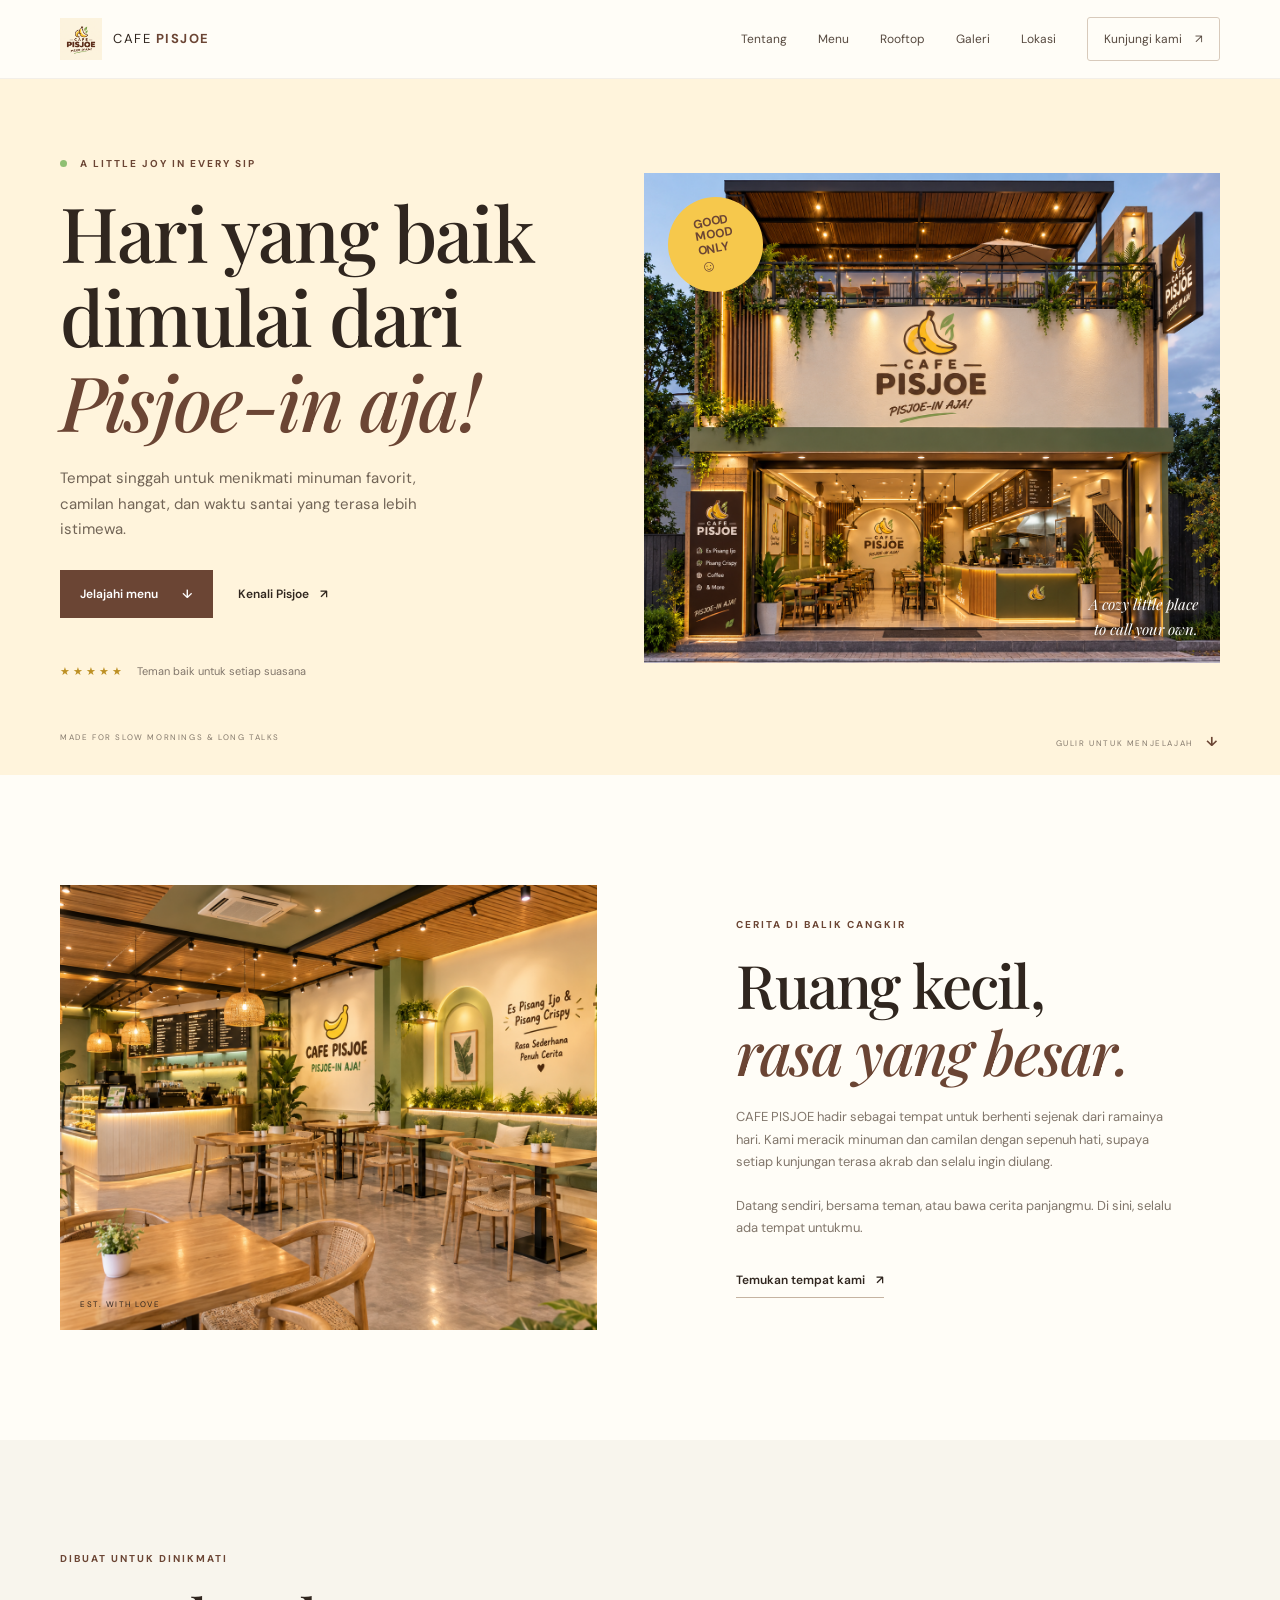
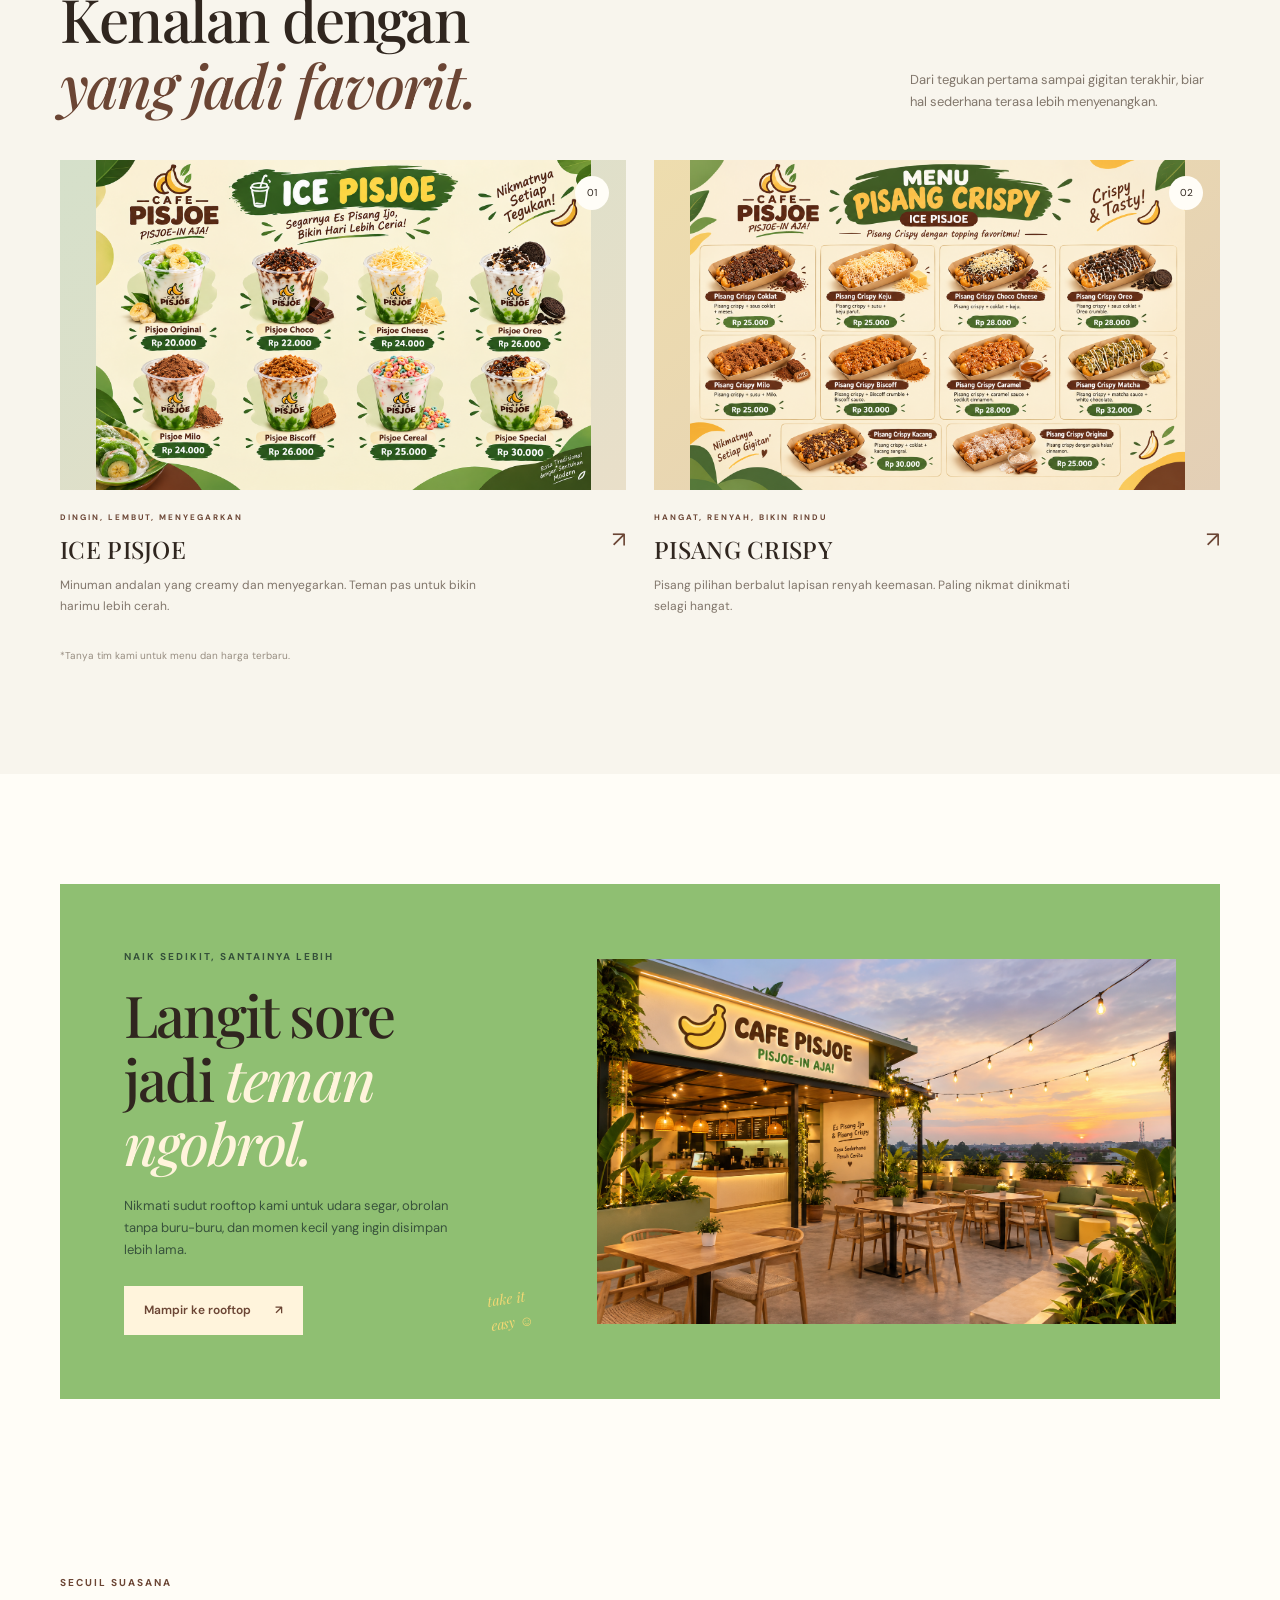
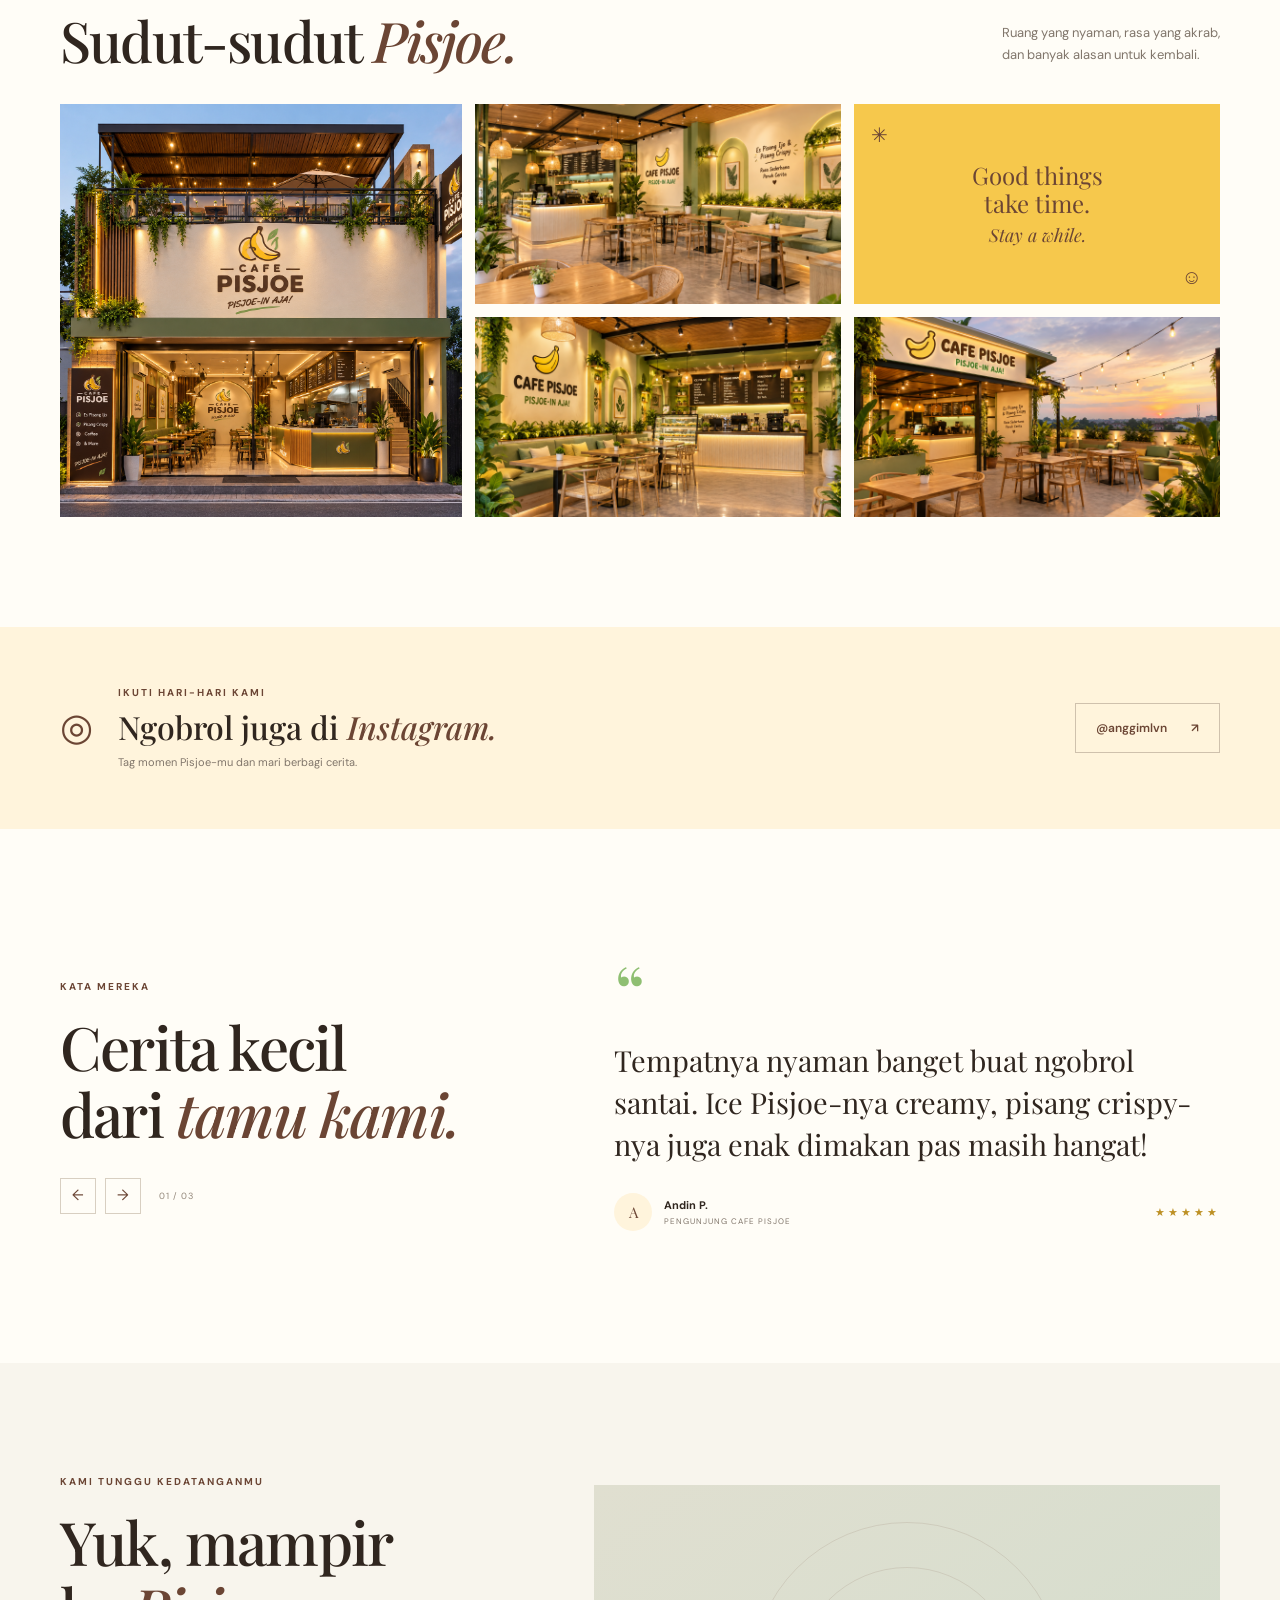
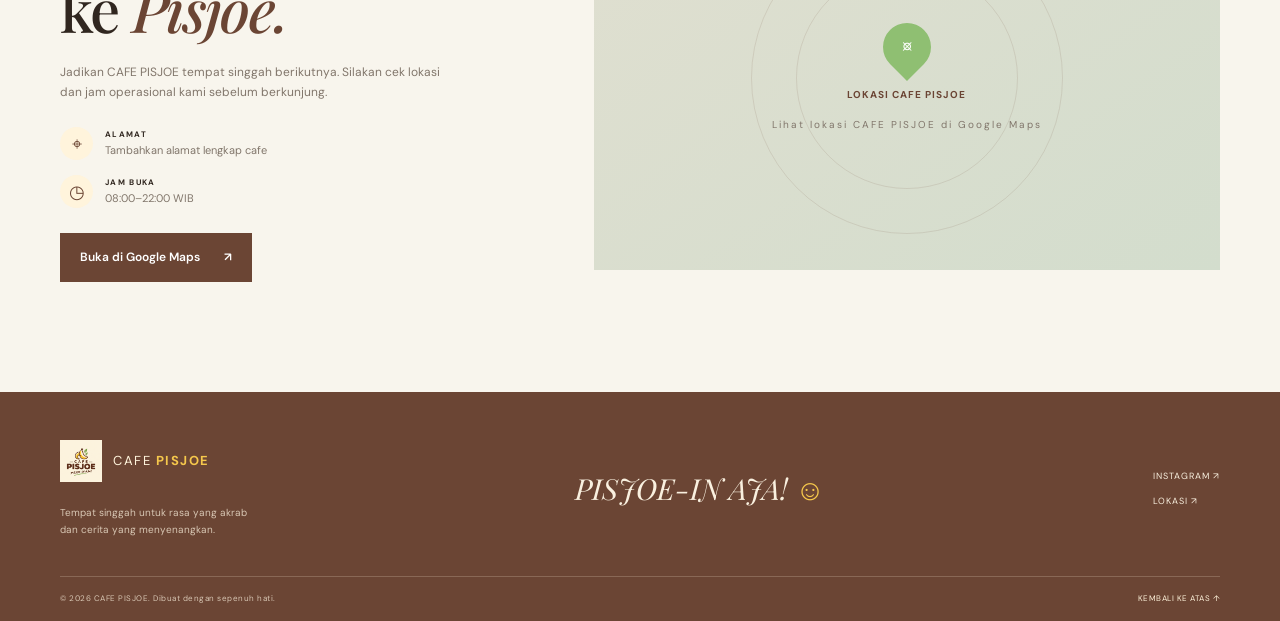
==== index.html @ 507c7c18 "Add files via upload" ====
﻿<!DOCTYPE html>
<html lang="id">
<head>
  <meta charset="UTF-8">
  <meta name="viewport" content="width=device-width, initial-scale=1.0">
  <meta name="theme-color" content="#fff4dc">
  <meta name="description" content="CAFE PISJOE — tempat santai untuk menikmati ice pisjoe, pisang crispy, dan suasana rooftop yang nyaman.">
  <title>CAFE PISJOE — PISJOE-IN AJA!</title>
  <link rel="stylesheet" href="style.css">
  <script src="script.js" defer></script>
</head>
<body>
  <header class="site-header" id="beranda">
    <nav class="navbar container" aria-label="Navigasi utama">
      <a class="brand" href="#beranda" aria-label="CAFE PISJOE, beranda"><img class="brand-logo" src="images/logo.png" alt="Logo CAFE PISJOE"><span>CAFE <strong>PISJOE</strong></span></a>
      <button class="menu-toggle" type="button" aria-label="Buka menu navigasi" aria-expanded="false"><span></span><span></span></button>
      <div class="nav-links" id="nav-links">
        <a href="#tentang">Tentang</a><a href="#menu">Menu</a><a href="#rooftop">Rooftop</a><a href="#galeri">Galeri</a><a href="#lokasi">Lokasi</a>
        <a class="nav-cta" href="#lokasi">Kunjungi kami <span aria-hidden="true">↗</span></a>
      </div>
    </nav>
  </header>

  <main>
    <section class="hero section-pad">
      <div class="hero-grid container">
        <div class="hero-copy"><p class="eyebrow"><span class="dot"></span> A LITTLE JOY IN EVERY SIP</p><h1>Hari yang baik<br>dimulai dari<br><em>Pisjoe-in aja!</em></h1><p class="hero-description">Tempat singgah untuk menikmati minuman favorit, camilan hangat, dan waktu santai yang terasa lebih istimewa.</p><div class="hero-actions"><a class="button button-dark" href="#menu">Jelajahi menu <span>↓</span></a><a class="text-link" href="#tentang">Kenali Pisjoe <span>↗</span></a></div><div class="hero-note"><span class="note-stars">★★★★★</span><span>Teman baik untuk setiap suasana</span></div></div>
        <div class="hero-visual hero-placeholder" aria-label="Suasana CAFE PISJOE"><img class="section-photo hero-photo" src="images/hero.jpg" alt="Suasana CAFE PISJOE"><div class="hero-sticker">GOOD<br>MOOD<br>ONLY <span>☺</span></div><div class="hero-caption">A cozy little place<br>to call your own.</div></div>
      </div>
      <div class="hero-bottom container"><span>MADE FOR SLOW MORNINGS & LONG TALKS</span><span class="scroll-cue">GULIR UNTUK MENJELAJAH <b>↓</b></span></div>
    </section>

    <section class="about section-pad" id="tentang"><div class="container about-grid"><div class="about-image" aria-label="Interior CAFE PISJOE"><img class="section-photo" src="images/interior-cafe.jpg" alt="Interior CAFE PISJOE"><span class="image-label">EST. WITH LOVE</span></div><div class="about-copy"><p class="eyebrow">CERITA DI BALIK CANGKIR</p><h2>Ruang kecil,<br><em>rasa yang besar.</em></h2><p>CAFE PISJOE hadir sebagai tempat untuk berhenti sejenak dari ramainya hari. Kami meracik minuman dan camilan dengan sepenuh hati, supaya setiap kunjungan terasa akrab dan selalu ingin diulang.</p><p>Datang sendiri, bersama teman, atau bawa cerita panjangmu. Di sini, selalu ada tempat untukmu.</p><a class="text-link" href="#lokasi">Temukan tempat kami <span>↗</span></a></div></div></section>

    <section class="menu-section section-pad" id="menu"><div class="container"><div class="section-heading"><div><p class="eyebrow">DIBUAT UNTUK DINIKMATI</p><h2>Kenalan dengan<br><em>yang jadi favorit.</em></h2></div><p>Dari tegukan pertama sampai gigitan terakhir, biar hal sederhana terasa lebih menyenangkan.</p></div>
      <div class="menu-grid"><article class="menu-card drink-card"><div class="menu-image"><img src="images/menu-ice-pisjoe.jpg" alt="ICE PISJOE"><span class="menu-badge">01</span></div><div class="menu-info"><div><p class="eyebrow">DINGIN, LEMBUT, MENYEGARKAN</p><h3>ICE PISJOE</h3></div><span class="menu-arrow">↗</span></div><p class="menu-description">Minuman andalan yang creamy dan menyegarkan. Teman pas untuk bikin harimu lebih cerah.</p></article>
      <article class="menu-card snack-card"><div class="menu-image"><img src="images/menu-pisang-crispy.jpg" alt="PISANG CRISPY"><span class="menu-badge">02</span></div><div class="menu-info"><div><p class="eyebrow">HANGAT, RENYAH, BIKIN RINDU</p><h3>PISANG CRISPY</h3></div><span class="menu-arrow">↗</span></div><p class="menu-description">Pisang pilihan berbalut lapisan renyah keemasan. Paling nikmat dinikmati selagi hangat.</p></article></div><p class="menu-footnote">*Tanya tim kami untuk menu dan harga terbaru.</p></div></section>

    <section class="rooftop section-pad" id="rooftop"><div class="container rooftop-panel"><div class="rooftop-copy"><p class="eyebrow">NAIK SEDIKIT, SANTAINYA LEBIH</p><h2>Langit sore<br>jadi <em>teman ngobrol.</em></h2><p>Nikmati sudut rooftop kami untuk udara segar, obrolan tanpa buru-buru, dan momen kecil yang ingin disimpan lebih lama.</p><a class="button button-light" href="#lokasi">Mampir ke rooftop <span>↗</span></a><span class="rooftop-scribble">take it<br>easy ☺</span></div><div class="rooftop-image"><img src="images/rooftop.jpg" alt="Suasana rooftop CAFE PISJOE"></div></div></section>

    <section class="gallery section-pad" id="galeri"><div class="container"><div class="section-heading gallery-heading"><div><p class="eyebrow">SECUIL SUASANA</p><h2>Sudut-sudut <em>Pisjoe.</em></h2></div><p>Ruang yang nyaman, rasa yang akrab,<br>dan banyak alasan untuk kembali.</p></div><div class="gallery-grid"><div class="gallery-tile gallery-tall"><img src="images/fotocafe01.jpg" alt="Sudut kafe 01"></div><div class="gallery-tile"><img src="images/fotocafe02.png" alt="Sudut kafe 02"></div><div class="gallery-tile gallery-accent"><span class="accent-sun">✳</span><p>Good things<br>take time.<br><em>Stay a while.</em></p><span class="accent-smile">☺</span></div><div class="gallery-tile"><img src="images/fotocafe03.png" alt="Sudut kafe 03"></div><div class="gallery-tile"><img src="images/fotocafe04.jpg" alt="Sudut kafe 04"></div></div></div></section>

    <section class="instagram section-pad"><div class="container instagram-inner"><span class="instagram-icon">◎</span><div><p class="eyebrow">IKUTI HARI-HARI KAMI</p><h2>Ngobrol juga di <em>Instagram.</em></h2><p>Tag momen Pisjoe-mu dan mari berbagi cerita.</p></div><a class="button button-outline" href="https://www.instagram.com/anggimlvn?stkn=bTQ1YjJnZW9vN2g3" target="_blank" rel="noreferrer">@anggimlvn <span>↗</span></a></div></section>

    <section class="reviews section-pad" id="review"><div class="container review-layout"><div class="review-heading"><p class="eyebrow">KATA MEREKA</p><h2>Cerita kecil<br>dari <em>tamu kami.</em></h2><div class="review-controls"><button type="button" class="review-prev" aria-label="Ulasan sebelumnya">←</button><button type="button" class="review-next" aria-label="Ulasan berikutnya">→</button><span class="review-count">01 / 03</span></div></div><div class="review-content" aria-live="polite"><span class="quote-mark">“</span><p class="review-quote">Tempatnya nyaman banget buat ngobrol santai. Ice Pisjoe-nya creamy, pisang crispy-nya juga enak dimakan pas masih hangat!</p><div class="review-person"><span class="review-avatar">A</span><span><strong>Andin P.</strong><small>PENGUNJUNG CAFE PISJOE</small></span><span class="review-stars">★★★★★</span></div></div></div></section>

    <section class="location section-pad" id="lokasi"><div class="container location-grid"><div class="location-copy"><p class="eyebrow">KAMI TUNGGU KEDATANGANMU</p><h2>Yuk, mampir<br>ke <em>Pisjoe.</em></h2><p>Jadikan CAFE PISJOE tempat singgah berikutnya. Silakan cek lokasi dan jam operasional kami sebelum berkunjung.</p><div class="location-details"><div><span class="detail-icon">⌖</span><span><strong>ALAMAT</strong><small>Tambahkan alamat lengkap cafe</small></span></div><div><span class="detail-icon">◷</span><span><strong>JAM BUKA</strong><small>08:00–22:00 WIB</small></span></div></div><a class="button button-dark" href="https://maps.app.goo.gl/ME9Ey4bCdCWwig1E9" target="_blank" rel="noreferrer">Buka di Google Maps <span>↗</span></a></div><div class="map-placeholder image-placeholder" role="img" aria-label="Placeholder peta lokasi CAFE PISJOE"><span class="map-pin">⌖</span><strong>LOKASI CAFE PISJOE</strong><small>Lihat lokasi CAFE PISJOE di Google Maps</small></div></div></section>
  </main>

  <footer class="footer"><div class="container footer-main"><div><a class="brand footer-brand" href="#beranda"><img class="brand-logo" src="images/logo.png" alt="Logo CAFE PISJOE"><span>CAFE <strong>PISJOE</strong></span></a><p>Tempat singgah untuk rasa yang akrab<br>dan cerita yang menyenangkan.</p></div><div class="footer-tagline">PISJOE-IN AJA! <span>☺</span></div><div class="footer-social"><a href="https://www.instagram.com/anggimlvn?stkn=bTQ1YjJnZW9vN2g3" target="_blank" rel="noreferrer">INSTAGRAM ↗</a><a href="#lokasi">LOKASI ↗</a></div></div><div class="container footer-bottom"><span>© <span id="year">2026</span> CAFE PISJOE. Dibuat dengan sepenuh hati.</span><a href="#beranda">KEMBALI KE ATAS ↑</a></div></footer>
</body>
</html>
---- style.css ----
@import url('https://fonts.googleapis.com/css2?family=DM+Sans:wght@400;500;600;700&family=Playfair+Display:ital,wght@0,500;0,600;0,700;1,500;1,600&display=swap');

:root{--pistachio:#8FBF72;--cream:#FFF4DC;--banana:#F6C84C;--brown:#6B4534;--ink:#30261f;--muted:#81766b;--white:#fffdf7;--serif:'Playfair Display',Georgia,serif;--sans:'DM Sans',Arial,sans-serif;--container:1160px}
*{box-sizing:border-box}html{scroll-behavior:smooth;scroll-padding-top:90px}body{margin:0;background:var(--white);color:var(--ink);font-family:var(--sans);font-size:15px;line-height:1.7}a{color:inherit;text-decoration:none}button{font:inherit}.container{width:min(var(--container),calc(100% - 64px));margin-inline:auto}.section-pad{padding:110px 0}.site-header{position:sticky;top:0;z-index:10;background:rgba(255,253,247,.93);backdrop-filter:blur(12px);border-bottom:1px solid rgba(107,69,52,.08)}.navbar{height:78px;display:flex;align-items:center;justify-content:space-between}.brand{display:inline-flex;gap:11px;align-items:center;font-size:13px;letter-spacing:1.5px}.brand strong{color:var(--brown)}.brand-mark{display:grid;place-items:center;width:36px;height:36px;background:var(--pistachio);color:white;border-radius:50%;font-family:var(--serif);font-size:23px;font-style:italic}.nav-links{display:flex;align-items:center;gap:31px;font-size:12px;color:#574a40}.nav-links>a:not(.nav-cta):hover,.text-link:hover{color:var(--brown)}.nav-cta{padding:11px 16px;border:1px solid #d8cabb;border-radius:3px}.nav-cta span{margin-left:10px}.menu-toggle{display:none}.hero{background:var(--cream);padding:76px 0 22px}.hero-grid{display:grid;grid-template-columns:.92fr 1.08fr;gap:8%;align-items:center}.eyebrow{font-size:10px;letter-spacing:2px;font-weight:700;color:var(--brown);margin:0 0 18px}.dot{display:inline-block;width:7px;height:7px;background:var(--pistachio);border-radius:50%;margin-right:9px}.hero h1,.section-heading h2,.about h2,.rooftop h2,.review-heading h2,.location h2{font-family:var(--serif);font-weight:500;letter-spacing:-1.8px;line-height:1.11;margin:0;font-size:clamp(48px,6vw,76px)}h1 em,h2 em{color:var(--brown);font-weight:500}.hero-description{max-width:410px;color:#716456;margin:23px 0 27px}.hero-actions{display:flex;align-items:center;gap:25px}.button{display:inline-flex;align-items:center;justify-content:center;gap:24px;padding:14px 20px;font-size:12px;font-weight:600;transition:transform .2s,background .2s}.button:hover{transform:translateY(-2px)}.button-dark{background:var(--brown);color:white}.button-light{background:var(--cream);color:var(--brown)}.button-outline{border:1px solid #cfc1ad;color:var(--brown)}.text-link{font-size:12px;font-weight:600}.text-link span{margin-left:8px}.hero-note{display:flex;align-items:center;gap:12px;margin-top:44px;font-size:11px;color:#81766b}.note-stars,.review-stars{color:#bd9024;letter-spacing:3px}.image-placeholder{display:flex;flex-direction:column;justify-content:center;align-items:center;text-align:center;color:var(--brown);background:linear-gradient(145deg,#e9dfc9,#d8d0bd);position:relative;overflow:hidden;font-size:13px}.image-placeholder::before,.image-placeholder::after{content:"";position:absolute;border:1px solid rgba(107,69,52,.12);border-radius:50%;width:220px;height:220px;pointer-events:none}.image-placeholder::after{width:310px;height:310px}.image-placeholder small{font-size:8px;letter-spacing:2px;margin-top:6px;color:#887665}.placeholder-icon{font-size:28px;color:#9a8b71;margin-bottom:7px}.hero-placeholder{height:490px;background:linear-gradient(145deg,#d6dfc6,#ede2c9)}.hero-sticker{position:absolute;top:24px;left:24px;background:var(--banana);color:var(--brown);width:95px;height:95px;border-radius:50%;display:grid;place-content:center;font-size:12px;font-weight:700;line-height:1.15;transform:rotate(-10deg)}.hero-sticker span{font-size:16px}.hero-caption{position:absolute;bottom:20px;right:22px;text-align:right;font-family:var(--serif);font-style:italic;font-size:15px;color:white;text-shadow:0 1px 5px #544738}.hero-bottom{display:flex;justify-content:space-between;margin-top:50px;font-size:8px;letter-spacing:1.6px;color:#84796c}.scroll-cue b{color:var(--brown);font-size:13px;margin-left:10px}.about{background:var(--white)}.about-grid{display:grid;grid-template-columns:1fr .9fr;gap:12%;align-items:center}.about-image{height:445px;background:linear-gradient(155deg,#e2d7c6,#c7d1b8)}.image-label{position:absolute;bottom:18px;left:20px;font-size:8px;letter-spacing:1.5px}.about-copy h2,.rooftop h2,.review-heading h2,.location h2{font-size:clamp(43px,5vw,60px)}.about-copy>p:not(.eyebrow){max-width:450px;color:var(--muted);font-size:13px;margin:22px 0}.about-copy .text-link{display:inline-block;margin-top:9px;border-bottom:1px solid #c5b3a1;padding-bottom:7px}.menu-section{background:#f8f5ed}.section-heading{display:flex;align-items:end;justify-content:space-between;margin-bottom:42px}.section-heading h2{font-size:clamp(43px,5vw,60px)}.section-heading>p{max-width:310px;margin:0 0 5px;color:var(--muted);font-size:13px}.menu-grid{display:grid;grid-template-columns:1fr 1fr;gap:28px}.menu-image{height:330px}.drink-card .menu-image{background:linear-gradient(145deg,#d5e0ca,#e9dfc9)}.snack-card .menu-image{background:linear-gradient(145deg,#eeddae,#e3cfb6)}.menu-badge{position:absolute;right:17px;top:16px;width:34px;height:34px;display:grid;place-items:center;background:var(--white);border-radius:50%;font-size:10px}.menu-info{display:flex;justify-content:space-between;align-items:center;margin-top:21px}.menu-info .eyebrow{margin-bottom:4px;font-size:8px}.menu-info h3{font-family:var(--serif);font-size:24px;font-weight:500;letter-spacing:.3px;margin:0}.menu-arrow{font-size:22px;color:var(--brown)}.menu-description{font-size:12px;color:var(--muted);max-width:430px;margin:6px 0}.menu-footnote{font-size:10px;color:#978d81;margin:25px 0 0}.rooftop{background:var(--white)}.rooftop-panel{display:grid;grid-template-columns:.85fr 1.15fr;background:var(--pistachio);min-height:460px;padding:44px;gap:6%;align-items:center}.rooftop-copy{position:relative;padding:20px 0 20px 20px}.rooftop-copy .eyebrow{color:#35513a}.rooftop h2{font-size:clamp(42px,4.5vw,58px)}.rooftop h2 em{color:#fff4dc}.rooftop-copy>p:not(.eyebrow){color:#38533c;max-width:340px;font-size:13px;margin:20px 0 25px}.rooftop-image{height:365px;background:linear-gradient(145deg,#e6dcc7,#ccd7bc)}.rooftop-scribble{position:absolute;right:0;bottom:20px;color:#f3d874;font-family:var(--serif);font-style:italic;font-size:14px;transform:rotate(-8deg)}.gallery{padding-top:65px}.gallery-heading{margin-bottom:33px}.gallery-heading h2{font-size:clamp(40px,4.8vw,56px)}.gallery-grid{display:grid;grid-template-columns:1.1fr 1fr 1fr;grid-template-rows:200px 200px;gap:13px}.gallery-tile{min-height:0}.gallery-tall{grid-row:span 2;background:linear-gradient(145deg,#dce2cf,#e6d9c3)}.gallery-tile:nth-child(2){background:linear-gradient(145deg,#e6dccb,#d1d9c4)}.gallery-tile:nth-child(4){background:linear-gradient(145deg,#e8d6c2,#d0dcc7)}.gallery-tile:nth-child(5){background:linear-gradient(145deg,#ded8c6,#cbd5c1)}.gallery-accent{display:grid;place-content:center;text-align:center;background:var(--banana);color:var(--brown);position:relative}.gallery-accent p{font-family:var(--serif);font-size:24px;line-height:1.2;margin:0}.gallery-accent em{font-size:18px}.accent-sun{position:absolute;top:14px;left:17px;font-size:20px}.accent-smile{position:absolute;bottom:10px;right:18px;font-size:20px}.instagram{padding:57px 0;background:var(--cream)}.instagram-inner{display:flex;align-items:center;gap:25px}.instagram-icon{font-size:38px;color:var(--brown)}.instagram-inner .eyebrow{margin-bottom:7px}.instagram h2{font-family:var(--serif);font-size:32px;font-weight:500;margin:0;line-height:1.2}.instagram h2 em{color:var(--brown)}.instagram-inner>div>p:last-child{font-size:11px;color:var(--muted);margin:7px 0 0}.instagram-inner .button{margin-left:auto}.reviews{background:var(--white)}.review-layout{display:grid;grid-template-columns:.8fr 1.2fr;gap:13%;align-items:center}.review-controls{display:flex;align-items:center;gap:9px;margin-top:32px}.review-controls button{background:transparent;border:1px solid #d8cfc1;width:36px;height:36px;color:var(--brown);cursor:pointer}.review-controls button:hover{background:var(--cream)}.review-count{font-size:9px;letter-spacing:1px;color:#93877a;margin-left:9px}.review-content{position:relative;padding:22px 0}.quote-mark{font-family:var(--serif);font-size:76px;line-height:.8;color:var(--pistachio)}.review-quote{font-family:var(--serif);font-size:clamp(20px,2.4vw,29px);line-height:1.45;margin:9px 0 28px;max-width:620px}.review-person{display:flex;align-items:center;gap:12px}.review-avatar{width:38px;height:38px;display:grid;place-items:center;border-radius:50%;background:var(--cream);color:var(--brown);font-family:var(--serif)}.review-person strong,.review-person small{display:block}.review-person strong{font-size:11px}.review-person small{font-size:8px;letter-spacing:1px;color:var(--muted)}.review-stars{margin-left:auto;font-size:11px}.location{background:#f8f5ed}.location-grid{display:grid;grid-template-columns:.8fr 1.2fr;gap:10%;align-items:center}.location-copy>p:not(.eyebrow){color:var(--muted);font-size:12px;max-width:380px;margin:20px 0}.location-details{display:grid;gap:15px;margin:25px 0}.location-details>div{display:flex;align-items:center;gap:12px}.detail-icon{display:grid;place-items:center;width:33px;height:33px;background:var(--cream);color:var(--brown);border-radius:50%;font-size:18px}.location-details strong,.location-details small{display:block}.location-details strong{font-size:8px;letter-spacing:1.3px}.location-details small{font-size:11px;color:var(--muted)}.map-placeholder{height:385px;background:linear-gradient(145deg,#e0dfd0,#d3ddcd);gap:7px}.map-pin{display:grid;place-items:center;width:48px;height:48px;border-radius:50% 50% 50% 0;transform:rotate(-45deg);background:var(--pistachio);color:white;font-size:22px}.map-placeholder strong{font-size:10px;letter-spacing:1px;margin-top:8px}.map-placeholder small{font-size:10px;color:var(--muted)}.footer{background:var(--brown);color:#f9f0df;padding:48px 0 0}.footer-main{display:flex;justify-content:space-between;align-items:center;padding-bottom:38px}.footer-brand{color:#fff4dc}.footer-brand strong{color:var(--banana)}.footer-main>div:first-child>p{font-size:10px;color:#d8c7b4;margin:14px 0 0}.footer-tagline{font-family:var(--serif);font-size:29px;font-style:italic}.footer-tagline span{color:var(--banana)}.footer-social{display:grid;gap:9px;font-size:9px;letter-spacing:1px}.footer-bottom{border-top:1px solid rgba(255,244,220,.2);display:flex;justify-content:space-between;padding:15px 0;font-size:8px;letter-spacing:.5px;color:#d8c7b4}.footer-bottom a{color:#fff4dc}
@media(max-width:800px){.container{width:min(100% - 42px,var(--container))}.section-pad{padding:78px 0}.nav-links{gap:17px}.hero{padding-top:55px}.hero-grid{gap:5%}.hero-placeholder{height:410px}.hero h1{font-size:56px}.about-grid{gap:7%}.about-image{height:390px}.rooftop-panel{padding:28px;gap:4%}.rooftop-image{height:320px}.gallery-grid{grid-template-rows:170px 170px}.location-grid{gap:7%}}
@media(max-width:640px){html{scroll-padding-top:70px}.container{width:calc(100% - 40px)}.section-pad{padding:68px 0}.navbar{height:68px}.menu-toggle{display:flex;flex-direction:column;gap:5px;border:0;background:transparent;padding:10px;cursor:pointer}.menu-toggle span{height:1px;width:22px;background:var(--brown)}.nav-links{display:none;position:absolute;top:68px;left:0;right:0;padding:18px 20px 22px;background:var(--white);border-bottom:1px solid #e9e0d3;flex-direction:column;align-items:stretch;gap:0}.nav-links.open{display:flex}.nav-links>a{padding:10px 0}.nav-links .nav-cta{margin-top:7px;padding:11px 13px}.hero{padding:48px 0 20px}.hero-grid,.about-grid,.review-layout,.location-grid{grid-template-columns:1fr;gap:34px}.hero h1{font-size:clamp(49px,13vw,68px)}.hero-description{font-size:13px}.hero-placeholder{height:350px}.hero-note{margin-top:26px}.hero-bottom{margin-top:29px;font-size:7px;letter-spacing:1px}.scroll-cue b{margin-left:3px}.about-image{height:330px;order:2}.about-copy h2,.rooftop h2,.review-heading h2,.location h2{font-size:48px}.about-copy>p:not(.eyebrow){font-size:12px}.section-heading{align-items:start;flex-direction:column;gap:15px;margin-bottom:27px}.section-heading h2{font-size:47px}.section-heading>p{font-size:12px}.menu-grid{grid-template-columns:1fr;gap:31px}.menu-image{height:290px}.rooftop-panel{grid-template-columns:1fr;padding:28px 23px;gap:23px}.rooftop-copy{padding:0}.rooftop-image{height:280px}.rooftop-scribble{right:6px;bottom:-12px}.gallery{padding-top:54px}.gallery-heading{flex-direction:column}.gallery-grid{grid-template-columns:1fr 1fr;grid-template-rows:190px 150px 150px;gap:9px}.gallery-tall{grid-row:span 2}.gallery-accent p{font-size:20px}.gallery-tile:nth-child(5){grid-column:2}.instagram{padding:38px 0}.instagram-inner{display:grid;grid-template-columns:38px 1fr;gap:13px}.instagram h2{font-size:25px}.instagram-inner .button{grid-column:2;margin:5px 0 0;justify-self:start}.review-layout{gap:23px}.review-controls{margin-top:20px}.review-content{padding-top:8px}.review-quote{font-size:23px}.location-grid{gap:27px}.map-placeholder{height:290px}.footer{padding-top:35px}.footer-main{align-items:flex-start;display:grid;grid-template-columns:1fr 1fr;gap:25px 10px}.footer-tagline{font-size:23px;text-align:right}.footer-social{grid-column:1/-1;display:flex;gap:20px}.footer-bottom{font-size:7px;gap:12px;align-items:center}.footer-bottom a{white-space:nowrap}}
@media(prefers-reduced-motion:reduce){html{scroll-behavior:auto}*,*::before,*::after{transition:none!important}}

/* Project photos */
.brand-logo{display:block;width:42px;height:42px;object-fit:contain;flex:none}.menu-image,.rooftop-image{position:relative;overflow:hidden}.menu-image img,.rooftop-image img{display:block;width:100%;height:100%;object-fit:cover}.menu-image .menu-badge{z-index:1}

/* Tampilkan foto menu utuh tanpa memotongnya */
.menu-image{background:#f8f5ed}.menu-image img{object-fit:contain}

/* Foto hero dan interior cafe */
.hero-visual,.about-image{position:relative;overflow:hidden}.section-photo{position:absolute;inset:0;display:block;width:100%;height:100%;object-fit:cover}.hero-visual>*:not(.section-photo),.about-image>*:not(.section-photo){z-index:1}

/* Foto galeri sudut cafe */
.gallery-tile:not(.gallery-accent){position:relative;overflow:hidden}.gallery-tile img{display:block;width:100%;height:100%;object-fit:cover}
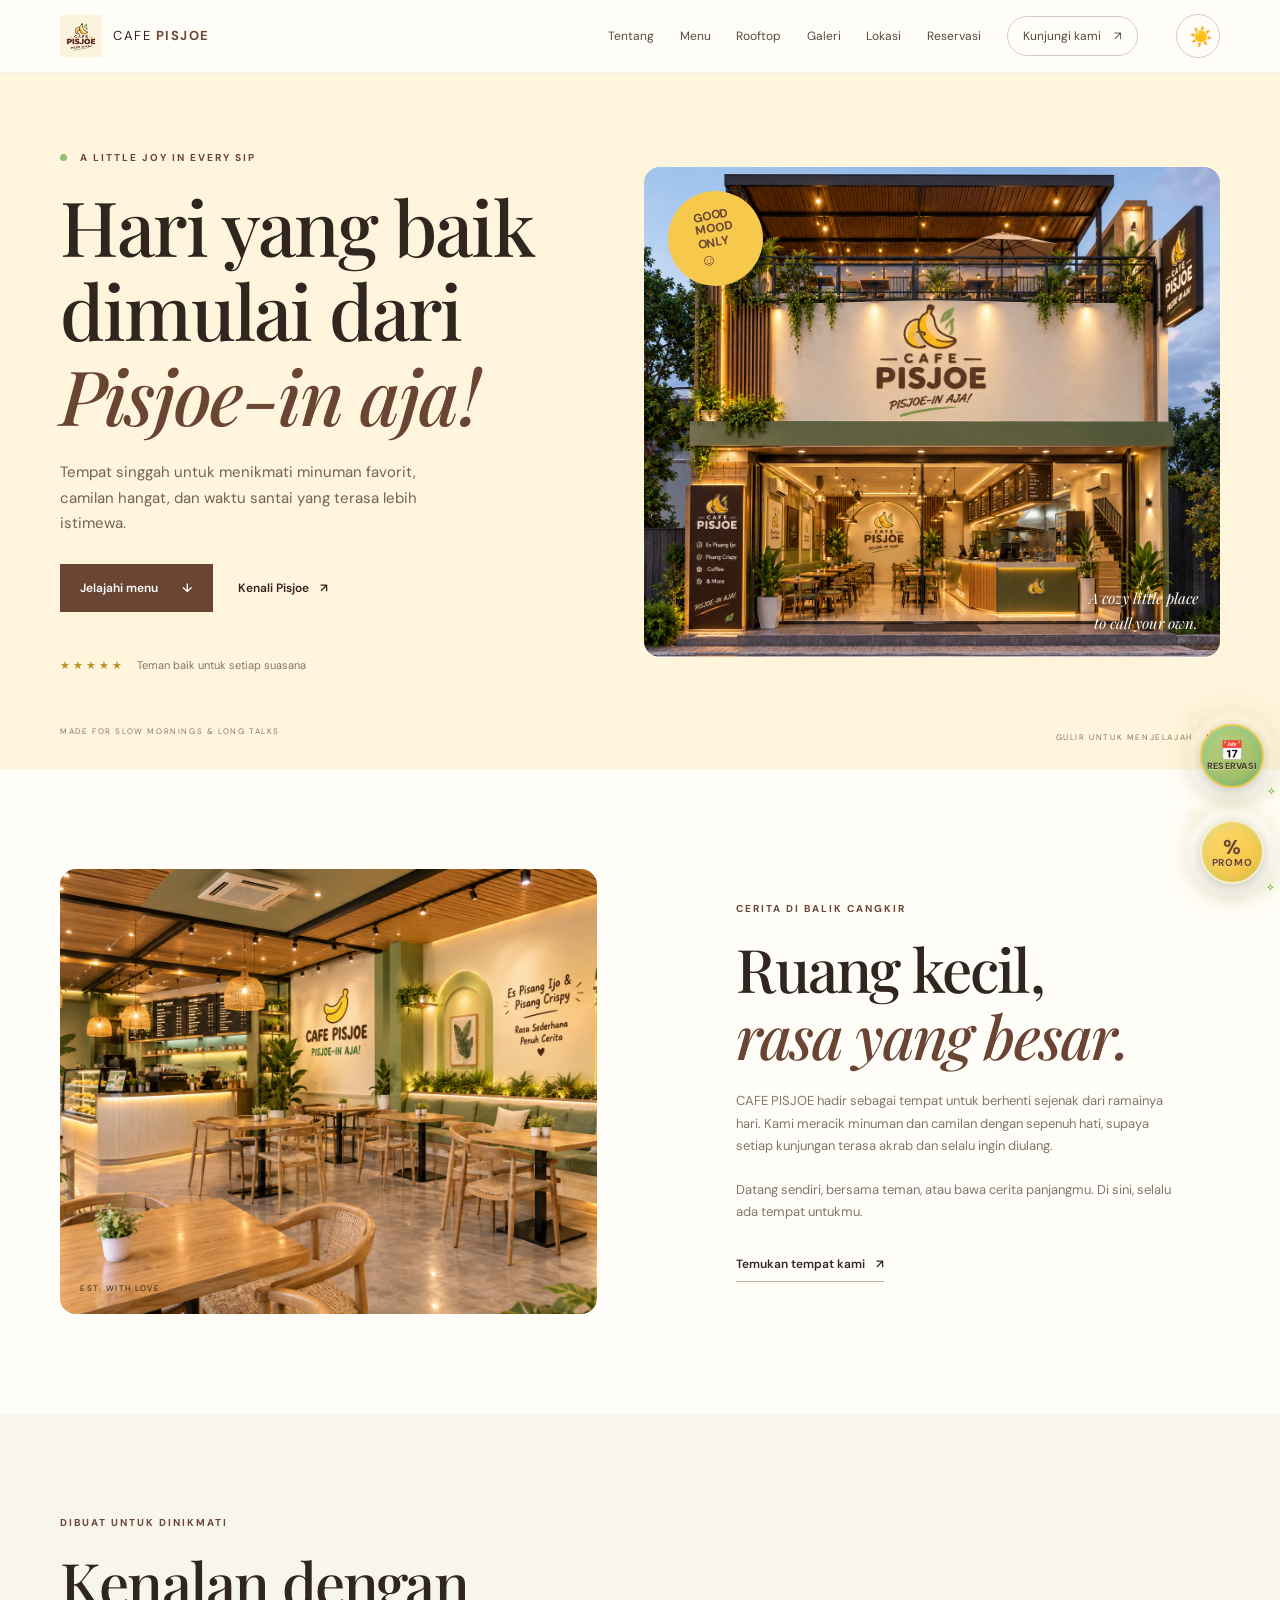
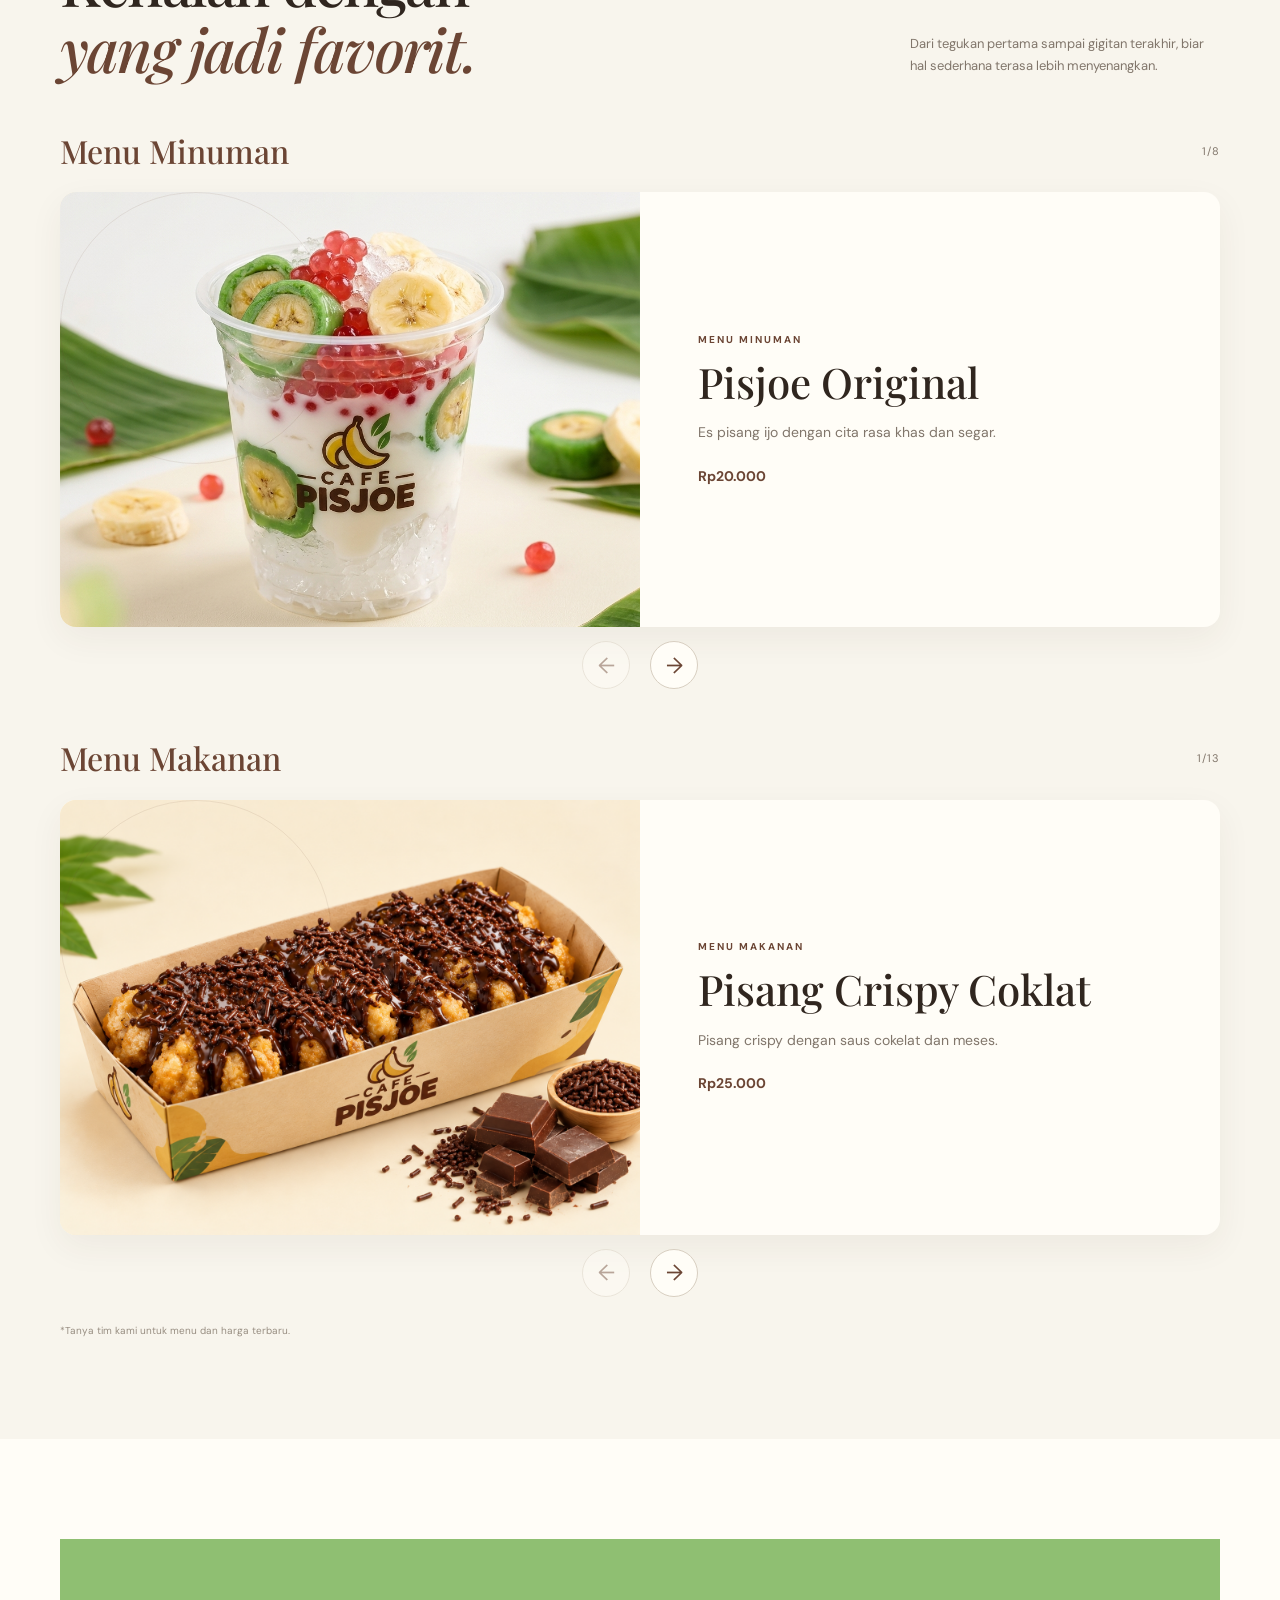
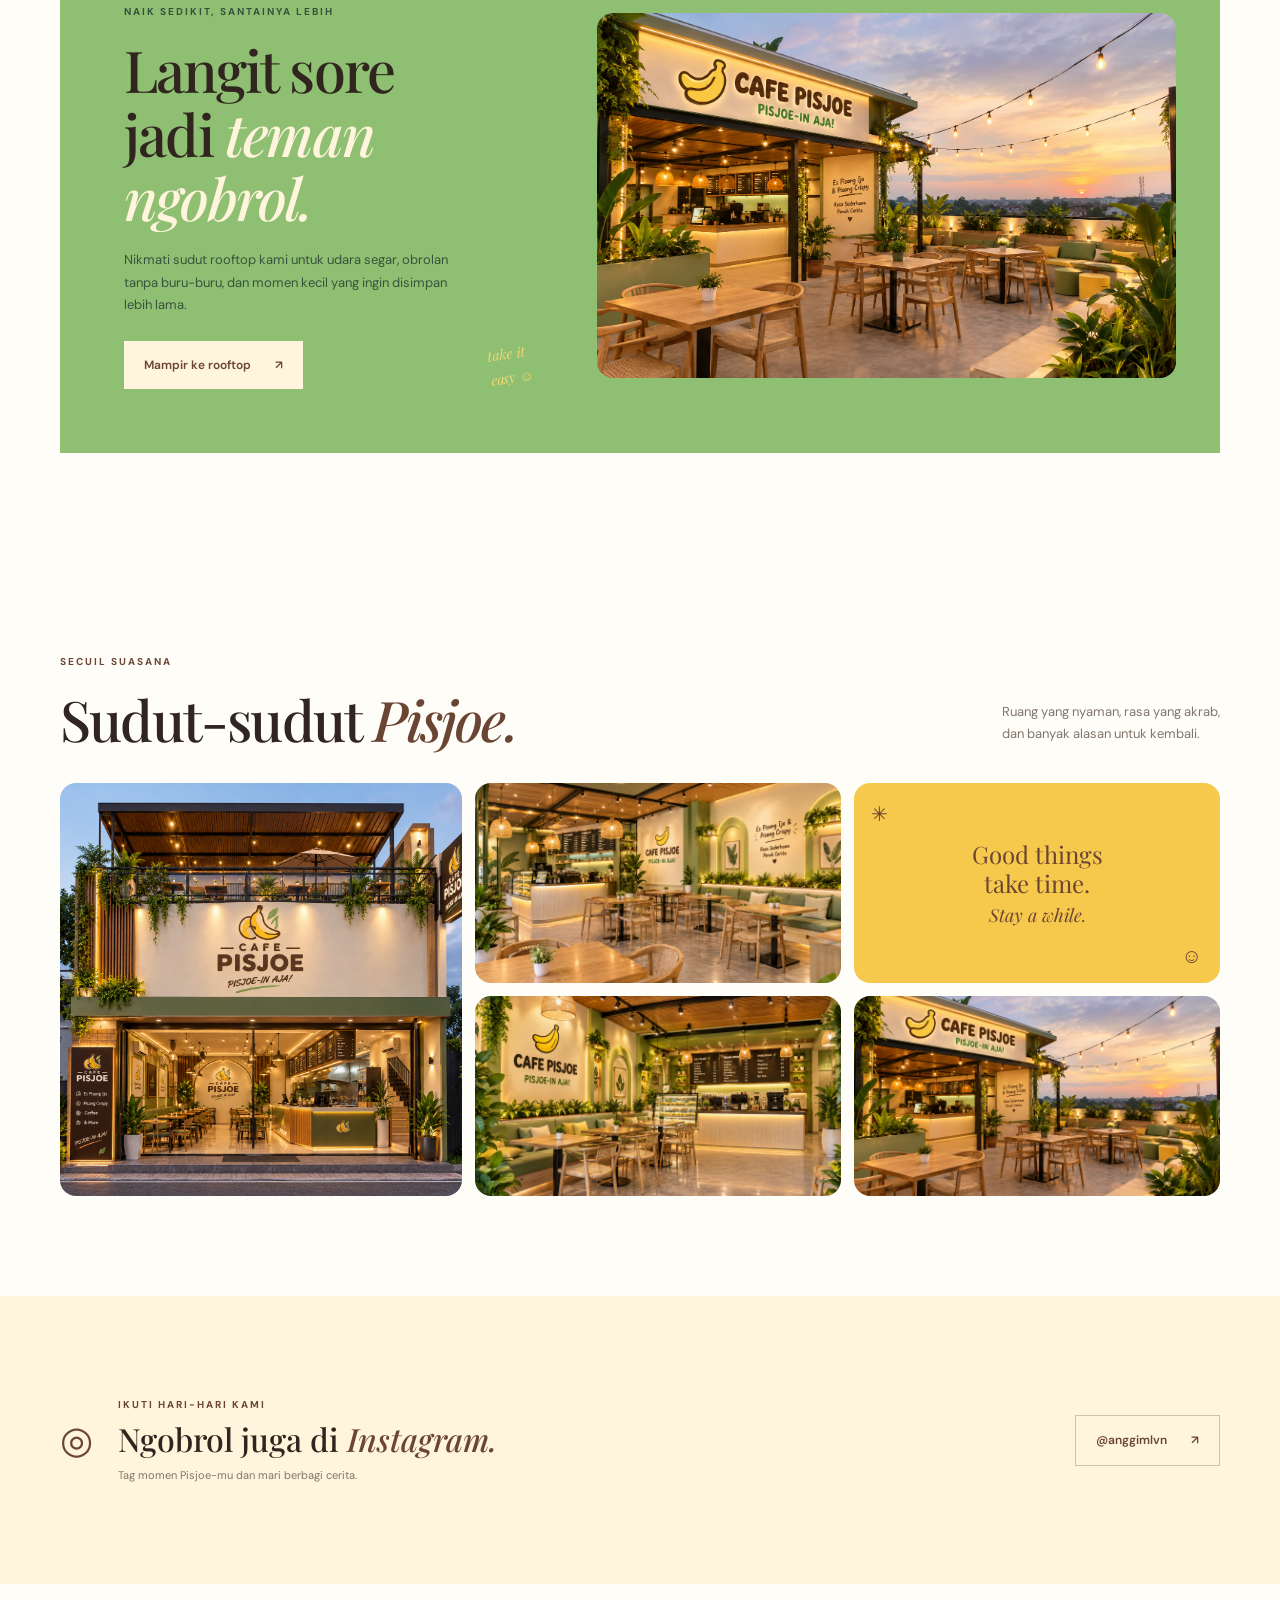
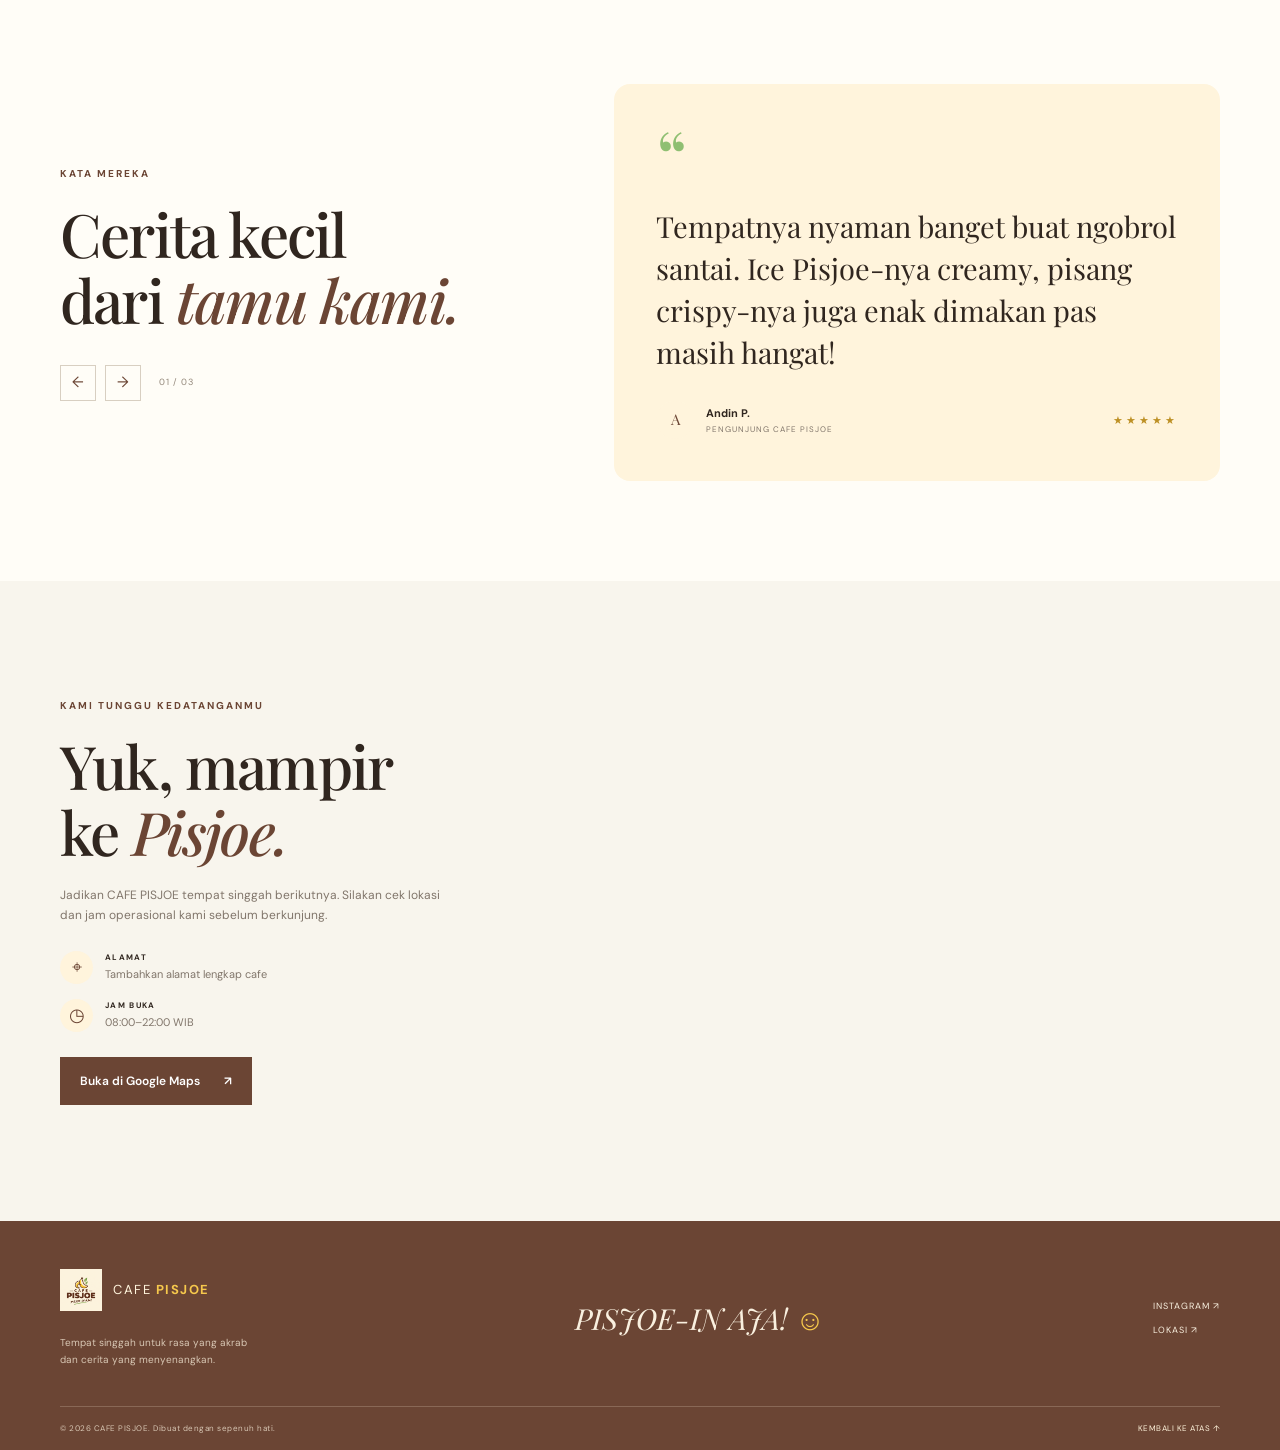
==== commit 421afbc8: "Update website ICE PISJOE dan halaman reservasi" ====
--- a/index.html
+++ b/index.html
@@ -6,6 +6,19 @@
   <meta name="theme-color" content="#fff4dc">
   <meta name="description" content="CAFE PISJOE — tempat santai untuk menikmati ice pisjoe, pisang crispy, dan suasana rooftop yang nyaman.">
   <title>CAFE PISJOE — PISJOE-IN AJA!</title>
+  <script>
+    (() => {
+      let theme = 'light';
+      try {
+        const savedTheme = localStorage.getItem('ice-pisjoe-theme');
+        if (savedTheme === 'light' || savedTheme === 'dark') theme = savedTheme;
+        else if (window.matchMedia?.('(prefers-color-scheme: dark)').matches) theme = 'dark';
+      } catch {
+        if (window.matchMedia?.('(prefers-color-scheme: dark)').matches) theme = 'dark';
+      }
+      document.documentElement.dataset.theme = theme;
+    })();
+  </script>
   <link rel="stylesheet" href="style.css">
   <script src="script.js" defer></script>
 </head>
@@ -13,10 +26,13 @@
   <header class="site-header" id="beranda">
     <nav class="navbar container" aria-label="Navigasi utama">
       <a class="brand" href="#beranda" aria-label="CAFE PISJOE, beranda"><img class="brand-logo" src="images/logo.png" alt="Logo CAFE PISJOE"><span>CAFE <strong>PISJOE</strong></span></a>
-      <button class="menu-toggle" type="button" aria-label="Buka menu navigasi" aria-expanded="false"><span></span><span></span></button>
       <div class="nav-links" id="nav-links">
-        <a href="#tentang">Tentang</a><a href="#menu">Menu</a><a href="#rooftop">Rooftop</a><a href="#galeri">Galeri</a><a href="#lokasi">Lokasi</a>
+        <a href="#tentang">Tentang</a><a href="#menu">Menu</a><a href="#rooftop">Rooftop</a><a href="#galeri">Galeri</a><a href="#lokasi">Lokasi</a><a href="reservasi.html">Reservasi</a>
         <a class="nav-cta" href="#lokasi">Kunjungi kami <span aria-hidden="true">↗</span></a>
+      </div>
+      <div class="navbar-actions">
+        <button class="menu-toggle" type="button" aria-label="Buka menu navigasi" aria-expanded="false" aria-controls="nav-links"><span></span><span></span></button>
+        <button class="theme-toggle" type="button" aria-label="Aktifkan mode gelap" aria-pressed="false"><span class="theme-toggle-icon" aria-hidden="true">☀️</span></button>
       </div>
     </nav>
   </header>
@@ -33,8 +49,9 @@
     <section class="about section-pad" id="tentang"><div class="container about-grid"><div class="about-image" aria-label="Interior CAFE PISJOE"><img class="section-photo" src="images/interior-cafe.jpg" alt="Interior CAFE PISJOE"><span class="image-label">EST. WITH LOVE</span></div><div class="about-copy"><p class="eyebrow">CERITA DI BALIK CANGKIR</p><h2>Ruang kecil,<br><em>rasa yang besar.</em></h2><p>CAFE PISJOE hadir sebagai tempat untuk berhenti sejenak dari ramainya hari. Kami meracik minuman dan camilan dengan sepenuh hati, supaya setiap kunjungan terasa akrab dan selalu ingin diulang.</p><p>Datang sendiri, bersama teman, atau bawa cerita panjangmu. Di sini, selalu ada tempat untukmu.</p><a class="text-link" href="#lokasi">Temukan tempat kami <span>↗</span></a></div></div></section>
 
     <section class="menu-section section-pad" id="menu"><div class="container"><div class="section-heading"><div><p class="eyebrow">DIBUAT UNTUK DINIKMATI</p><h2>Kenalan dengan<br><em>yang jadi favorit.</em></h2></div><p>Dari tegukan pertama sampai gigitan terakhir, biar hal sederhana terasa lebih menyenangkan.</p></div>
-      <div class="menu-grid"><article class="menu-card drink-card"><div class="menu-image"><img src="images/menu-ice-pisjoe.jpg" alt="ICE PISJOE"><span class="menu-badge">01</span></div><div class="menu-info"><div><p class="eyebrow">DINGIN, LEMBUT, MENYEGARKAN</p><h3>ICE PISJOE</h3></div><span class="menu-arrow">↗</span></div><p class="menu-description">Minuman andalan yang creamy dan menyegarkan. Teman pas untuk bikin harimu lebih cerah.</p></article>
-      <article class="menu-card snack-card"><div class="menu-image"><img src="images/menu-pisang-crispy.jpg" alt="PISANG CRISPY"><span class="menu-badge">02</span></div><div class="menu-info"><div><p class="eyebrow">HANGAT, RENYAH, BIKIN RINDU</p><h3>PISANG CRISPY</h3></div><span class="menu-arrow">↗</span></div><p class="menu-description">Pisang pilihan berbalut lapisan renyah keemasan. Paling nikmat dinikmati selagi hangat.</p></article></div><p class="menu-footnote">*Tanya tim kami untuk menu dan harga terbaru.</p></div></section>
+      <div class="menu-slider-section" aria-labelledby="drinks-heading"><div class="menu-slider-heading"><h3 id="drinks-heading">Menu Minuman</h3><span class="menu-position" data-menu-position="drinks" aria-live="polite">1/8</span></div><div class="menu-slider" data-menu-slider="drinks" tabindex="0" role="region" aria-label="Slider menu minuman"><button class="menu-control menu-prev" type="button" aria-label="Menu minuman sebelumnya">←</button><div class="menu-slide" data-menu-slide="drinks" aria-live="polite"></div><button class="menu-control menu-next" type="button" aria-label="Menu minuman berikutnya">→</button></div></div>
+      <div class="menu-slider-section" aria-labelledby="foods-heading"><div class="menu-slider-heading"><h3 id="foods-heading">Menu Makanan</h3><span class="menu-position" data-menu-position="foods" aria-live="polite">1/13</span></div><div class="menu-slider" data-menu-slider="foods" tabindex="0" role="region" aria-label="Slider menu makanan"><button class="menu-control menu-prev" type="button" aria-label="Menu makanan sebelumnya">←</button><div class="menu-slide" data-menu-slide="foods" aria-live="polite"></div><button class="menu-control menu-next" type="button" aria-label="Menu makanan berikutnya">→</button></div></div>
+      <p class="menu-footnote">*Tanya tim kami untuk menu dan harga terbaru.</p></div></section>
 
     <section class="rooftop section-pad" id="rooftop"><div class="container rooftop-panel"><div class="rooftop-copy"><p class="eyebrow">NAIK SEDIKIT, SANTAINYA LEBIH</p><h2>Langit sore<br>jadi <em>teman ngobrol.</em></h2><p>Nikmati sudut rooftop kami untuk udara segar, obrolan tanpa buru-buru, dan momen kecil yang ingin disimpan lebih lama.</p><a class="button button-light" href="#lokasi">Mampir ke rooftop <span>↗</span></a><span class="rooftop-scribble">take it<br>easy ☺</span></div><div class="rooftop-image"><img src="images/rooftop.jpg" alt="Suasana rooftop CAFE PISJOE"></div></div></section>
 
@@ -44,13 +61,40 @@
 
     <section class="reviews section-pad" id="review"><div class="container review-layout"><div class="review-heading"><p class="eyebrow">KATA MEREKA</p><h2>Cerita kecil<br>dari <em>tamu kami.</em></h2><div class="review-controls"><button type="button" class="review-prev" aria-label="Ulasan sebelumnya">←</button><button type="button" class="review-next" aria-label="Ulasan berikutnya">→</button><span class="review-count">01 / 03</span></div></div><div class="review-content" aria-live="polite"><span class="quote-mark">“</span><p class="review-quote">Tempatnya nyaman banget buat ngobrol santai. Ice Pisjoe-nya creamy, pisang crispy-nya juga enak dimakan pas masih hangat!</p><div class="review-person"><span class="review-avatar">A</span><span><strong>Andin P.</strong><small>PENGUNJUNG CAFE PISJOE</small></span><span class="review-stars">★★★★★</span></div></div></div></section>
 
-    <section class="location section-pad" id="lokasi"><div class="container location-grid"><div class="location-copy"><p class="eyebrow">KAMI TUNGGU KEDATANGANMU</p><h2>Yuk, mampir<br>ke <em>Pisjoe.</em></h2><p>Jadikan CAFE PISJOE tempat singgah berikutnya. Silakan cek lokasi dan jam operasional kami sebelum berkunjung.</p><div class="location-details"><div><span class="detail-icon">⌖</span><span><strong>ALAMAT</strong><small>Tambahkan alamat lengkap cafe</small></span></div><div><span class="detail-icon">◷</span><span><strong>JAM BUKA</strong><small>08:00–22:00 WIB</small></span></div></div><a class="button button-dark" href="https://maps.app.goo.gl/ME9Ey4bCdCWwig1E9" target="_blank" rel="noreferrer">Buka di Google Maps <span>↗</span></a></div><div class="map-placeholder image-placeholder" role="img" aria-label="Placeholder peta lokasi CAFE PISJOE"><span class="map-pin">⌖</span><strong>LOKASI CAFE PISJOE</strong><small>Lihat lokasi CAFE PISJOE di Google Maps</small></div></div></section>
+    <section class="location section-pad" id="lokasi"><div class="container location-grid"><div class="location-copy"><p class="eyebrow">KAMI TUNGGU KEDATANGANMU</p><h2>Yuk, mampir<br>ke <em>Pisjoe.</em></h2><p>Jadikan CAFE PISJOE tempat singgah berikutnya. Silakan cek lokasi dan jam operasional kami sebelum berkunjung.</p><div class="location-details"><div><span class="detail-icon">⌖</span><span><strong>ALAMAT</strong><small>Tambahkan alamat lengkap cafe</small></span></div><div><span class="detail-icon">◷</span><span><strong>JAM BUKA</strong><small>08:00–22:00 WIB</small></span></div></div><a class="button button-dark" href="https://maps.app.goo.gl/ME9Ey4bCdCWwig1E9" target="_blank" rel="noreferrer">Buka di Google Maps <span>↗</span></a></div><div class="map-placeholder map-embed"><iframe title="Peta Universitas Insan Pembangunan Indonesia (UNIPI)" src="https://www.google.com/maps/embed?pb=!1m18!1m12!1m3!1d3966.314078564763!2d106.55776637627821!3d-6.2222524609434835!2m3!1f0!2f0!3f0!3m2!1i1024!2i768!4f13.1!3m3!1m2!1s0x2e69fe74eed2a5d1%3A0x10c2f57db3bc5d23!2sUniversitas%20Insan%20Pembangunan%20Indonesia%20(UNIPI)!5e0!3m2!1sid!2sus!4v1793079988743!5m2!1sid!2sus" loading="lazy" allowfullscreen referrerpolicy="no-referrer-when-downgrade"></iframe></div></div></section>
   </main>
 
   <footer class="footer"><div class="container footer-main"><div><a class="brand footer-brand" href="#beranda"><img class="brand-logo" src="images/logo.png" alt="Logo CAFE PISJOE"><span>CAFE <strong>PISJOE</strong></span></a><p>Tempat singgah untuk rasa yang akrab<br>dan cerita yang menyenangkan.</p></div><div class="footer-tagline">PISJOE-IN AJA! <span>☺</span></div><div class="footer-social"><a href="https://www.instagram.com/anggimlvn?stkn=bTQ1YjJnZW9vN2g3" target="_blank" rel="noreferrer">INSTAGRAM ↗</a><a href="#lokasi">LOKASI ↗</a></div></div><div class="container footer-bottom"><span>© <span id="year">2026</span> CAFE PISJOE. Dibuat dengan sepenuh hati.</span><a href="#beranda">KEMBALI KE ATAS ↑</a></div></footer>
+
+  <a class="reservation-float" href="reservasi.html" aria-label="Buka halaman reservasi ICE PISJOE" title="Mau reservasi? 📅">
+    <span class="reservation-float-icon" aria-hidden="true">📅</span>
+    <span class="reservation-float-label">RESERVASI</span>
+    <span class="promo-sparkles" aria-hidden="true"><i>✦</i><i>✧</i></span>
+    <span class="promo-particles" aria-hidden="true"></span>
+  </a>
+
+  <div class="promo-hint" aria-hidden="true">Ada Promo Spesial! 🎁</div>
+  <button class="promo-trigger" type="button" aria-label="Lihat banner promo ICE PISJOE" aria-haspopup="dialog" aria-controls="promo-overlay" aria-expanded="false">
+    <span class="promo-trigger-icon" aria-hidden="true">%</span>
+    <span class="promo-label">PROMO</span>
+    <span class="promo-sparkles" aria-hidden="true"><i>✦</i><i>✧</i></span>
+    <span class="promo-particles" aria-hidden="true"></span>
+  </button>
+
+  <div class="promo-overlay" id="promo-overlay" aria-hidden="true">
+    <section class="promo-dialog" role="dialog" aria-modal="true" aria-labelledby="promo-dialog-title" tabindex="-1">
+      <h2 class="sr-only" id="promo-dialog-title">Banner promo ICE PISJOE</h2>
+      <button class="promo-close" type="button" aria-label="Tutup popup promo">×</button>
+      <div class="promo-banner-frame" role="region" aria-label="Slider banner promo" aria-roledescription="carousel">
+        <div class="promo-banner-track" data-promo-track></div>
+      </div>
+      <div class="promo-slider-navigation">
+        <button class="promo-slider-arrow promo-slider-prev" type="button" aria-label="Banner promo sebelumnya">←</button>
+        <div class="promo-slider-dots" role="group" aria-label="Pilih banner promo"></div>
+        <button class="promo-slider-arrow promo-slider-next" type="button" aria-label="Banner promo berikutnya">→</button>
+      </div>
+      <p class="promo-slider-position" aria-live="polite">1 / 2</p>
+    </section>
+  </div>
 </body>
 </html>
-
-
-
-
--- a/style.css
+++ b/style.css
@@ -7,13 +7,274 @@
 @media(prefers-reduced-motion:reduce){html{scroll-behavior:auto}*,*::before,*::after{transition:none!important}}
 
 /* Project photos */
-.brand-logo{display:block;width:42px;height:42px;object-fit:contain;flex:none}.menu-image,.rooftop-image{position:relative;overflow:hidden}.menu-image img,.rooftop-image img{display:block;width:100%;height:100%;object-fit:cover}.menu-image .menu-badge{z-index:1}
+.brand-logo{display:block;width:42px;height:42px;object-fit:contain;flex:none}.menu-image,.rooftop-image{position:relative;overflow:hidden}.menu-image img,.rooftop-image img{display:block;width:100%;height:100%;object-fit:cover}.menu-image .menu-badge{z-index:1}
 
 /* Tampilkan foto menu utuh tanpa memotongnya */
-.menu-image{background:#f8f5ed}.menu-image img{object-fit:contain}
+.menu-image{background:#f8f5ed}.menu-image img{object-fit:contain}
 
 /* Foto hero dan interior cafe */
-.hero-visual,.about-image{position:relative;overflow:hidden}.section-photo{position:absolute;inset:0;display:block;width:100%;height:100%;object-fit:cover}.hero-visual>*:not(.section-photo),.about-image>*:not(.section-photo){z-index:1}
+.hero-visual,.about-image{position:relative;overflow:hidden}.section-photo{position:absolute;inset:0;display:block;width:100%;height:100%;object-fit:cover}.hero-visual>*:not(.section-photo),.about-image>*:not(.section-photo){z-index:1}
 
 /* Foto galeri sudut cafe */
-.gallery-tile:not(.gallery-accent){position:relative;overflow:hidden}.gallery-tile img{display:block;width:100%;height:100%;object-fit:cover}
+.gallery-tile:not(.gallery-accent){position:relative;overflow:hidden}.gallery-tile img{display:block;width:100%;height:100%;object-fit:cover}
+
+/* Menu sliders */
+.menu-slider-section{margin-top:42px}.menu-slider-heading{display:flex;align-items:center;justify-content:space-between;gap:16px;margin-bottom:14px}.menu-slider-heading h3{margin:0;font-family:var(--serif);font-size:clamp(23px,3vw,32px);font-weight:500;color:var(--brown)}.menu-position{font-size:11px;letter-spacing:1px;color:var(--muted);font-variant-numeric:tabular-nums}.menu-slider{display:grid;grid-template-columns:44px minmax(0,1fr) 44px;align-items:center;gap:18px;min-width:0}.menu-slider:focus-visible{outline:2px solid var(--pistachio);outline-offset:5px}.menu-control{display:grid;place-items:center;width:42px;height:42px;border:1px solid #d8cfc1;border-radius:50%;background:var(--white);color:var(--brown);font-size:22px;cursor:pointer;transition:background .2s,transform .2s}.menu-control:hover{background:var(--cream);transform:translateY(-2px)}.menu-control:focus-visible{outline:2px solid var(--brown);outline-offset:3px}.menu-slide{display:grid;grid-template-columns:minmax(0,1fr) minmax(0,1fr);align-items:stretch;min-width:0;overflow:hidden;background:var(--white);box-shadow:0 12px 35px rgba(65,48,32,.06)}.menu-slide-image{position:relative;min-width:0;min-height:330px;background:#f8f5ed}.menu-slide-image img{display:block;width:100%;height:100%;min-height:330px;object-fit:contain}.menu-slide-copy{display:flex;flex-direction:column;justify-content:center;min-width:0;padding:clamp(24px,5vw,58px)}.menu-slide-copy .eyebrow{margin-bottom:10px}.menu-slide-copy h4{margin:0;font-family:var(--serif);font-size:clamp(27px,4vw,42px);font-weight:500;line-height:1.15;overflow-wrap:anywhere}.menu-slide-copy .menu-description{font-size:14px;line-height:1.7;margin:15px 0 20px}.menu-price{margin:0;color:var(--brown);font-size:14px;font-weight:700}.menu-empty{grid-column:1/-1;padding:26px;text-align:center;color:var(--muted);font-size:13px}
+@media(max-width:640px){.menu-slider-section{margin-top:32px}.menu-slider{grid-template-columns:36px minmax(0,1fr) 36px;gap:8px}.menu-control{width:34px;height:34px;font-size:18px}.menu-slide{grid-template-columns:1fr}.menu-slide-image,.menu-slide-image img{height:245px;min-height:245px}.menu-slide-copy{padding:22px}.menu-slide-copy .menu-description{font-size:12px;margin:10px 0 14px}.menu-slider-heading{margin-bottom:10px}}
+@media(prefers-reduced-motion:reduce){.menu-control{transition:none}}
+
+/* Full-width menu cards, touch targets, and image fallbacks */
+.menu-slider{grid-template-columns:repeat(2,minmax(0,1fr));gap:12px;touch-action:pan-y;min-width:0}
+.menu-slide{grid-column:1/-1;grid-row:1;width:100%;min-width:0}
+.menu-control{width:48px;height:48px;min-width:48px;min-height:48px}
+.menu-prev{grid-column:1;grid-row:2;justify-self:start}
+.menu-next{grid-column:2;grid-row:2;justify-self:end}
+.menu-control:disabled{opacity:.45;cursor:not-allowed;transform:none}
+.menu-slide-image{aspect-ratio:4/3;min-height:0;overflow:hidden;background:linear-gradient(145deg,var(--cream),#e7efdF)}
+.menu-slide-image::before,.menu-slide-image::after{content:"";position:absolute;border:1px solid rgba(107,69,52,.1);border-radius:50%;width:190px;height:190px;pointer-events:none}
+.menu-slide-image::after{width:270px;height:270px}
+.menu-slide-image .menu-real-image{position:absolute;inset:0;display:block;width:100%;height:100%;min-height:0;object-fit:contain;background:var(--cream)}
+.menu-slide-image .menu-real-image[hidden]{display:none}
+.menu-photo-placeholder{position:absolute;inset:0;z-index:1;display:flex;flex-direction:column;align-items:center;justify-content:center;gap:8px;padding:18px;text-align:center;color:var(--brown);background:linear-gradient(145deg,var(--cream),#e7efdf)}
+.menu-photo-icon{font-size:clamp(38px,7vw,60px);line-height:1}
+.menu-photo-text{font-size:clamp(12px,2vw,15px);font-weight:600;letter-spacing:.2px}
+.menu-slide-copy h4,.menu-slide-copy .menu-description,.menu-price{overflow-wrap:anywhere}
+@media(max-width:640px){.menu-slider{gap:10px}.menu-slide{grid-template-columns:minmax(0,1fr)}.menu-slide-image{width:100%;height:auto;min-height:0;aspect-ratio:4/3}.menu-slide-image .menu-real-image{height:100%;min-height:0}.menu-slide-copy{padding:clamp(18px,6vw,24px)}.menu-slide-copy h4{font-size:clamp(25px,8vw,34px)}.menu-slide-copy .menu-description{font-size:13px;line-height:1.6}.menu-price{font-size:14px}}
+@media(max-width:360px){.menu-slider-heading h3{font-size:22px}.menu-slider{gap:8px}.menu-control{width:46px;height:46px;min-width:46px;min-height:46px}.menu-slide-copy{padding:17px}.menu-slide-copy h4{font-size:25px}}
+
+/* Responsive Google Maps embed */
+.map-embed{display:block;padding:0;background:transparent}
+.map-embed::before,.map-embed::after{content:none}
+.map-embed iframe{display:block;width:100%;height:100%;border:0}
+
+/* Isi bidang foto menu minuman tanpa mengubah bingkai atau layout slider. */
+.menu-slider[data-menu-slider="drinks"] .menu-real-image{object-fit:cover;object-position:center}
+
+/* Theme toggle */
+.theme-toggle{display:grid;place-items:center;flex:none;width:44px;height:44px;margin-left:18px;padding:0;border:1px solid #d8cabb;border-radius:50%;background:transparent;color:var(--ink);font-size:20px;line-height:1;cursor:pointer;transition:color .22s ease,background-color .22s ease,border-color .22s ease,transform .22s ease}
+.theme-toggle:hover{background:var(--cream);transform:translateY(-1px)}
+.theme-toggle:focus-visible{outline:2px solid var(--pistachio);outline-offset:3px}
+.menu-toggle:focus-visible,.nav-links a:focus-visible,.button:focus-visible,.text-link:focus-visible,.footer a:focus-visible,.review-controls button:focus-visible,.menu-control:focus-visible{outline:2px solid var(--pistachio);outline-offset:3px}
+.site-header,.nav-links,.hero,.about,.menu-section,.rooftop,.instagram,.reviews,.location,.footer,.menu-slide,.eyebrow,.menu-price,.menu-position,.review-count,.review-controls button,.detail-icon,.nav-cta{transition:color .22s ease,background-color .22s ease,border-color .22s ease}
+.button{transition:transform .2s,background-color .22s ease,color .22s ease,border-color .22s ease}
+.menu-control{transition:background-color .2s,color .22s ease,border-color .22s ease,transform .2s}
+
+/* Dark theme colors */
+:root[data-theme="dark"]{color-scheme:dark;--cream:#202b25;--white:#26332d;--ink:#f7f3e9;--muted:#c2cbc4;--brown:#e6c39b}
+:root[data-theme="dark"] body{background:#18221d;color:var(--ink)}
+:root[data-theme="dark"] .site-header{background:rgba(24,34,29,.96);border-bottom-color:rgba(255,244,220,.12)}
+:root[data-theme="dark"] .nav-links{color:var(--ink)}
+:root[data-theme="dark"] .nav-cta,:root[data-theme="dark"] .button-outline{border-color:#66766b}
+:root[data-theme="dark"] .hero-description,:root[data-theme="dark"] .hero-note,:root[data-theme="dark"] .hero-bottom,:root[data-theme="dark"] .menu-footnote,:root[data-theme="dark"] .review-count{color:var(--muted)}
+:root[data-theme="dark"] .hero-sticker{color:#493722}
+:root[data-theme="dark"] .menu-section,:root[data-theme="dark"] .location{background:#1e2923}
+:root[data-theme="dark"] .button-dark{background:#507346;color:#fffdf7}
+:root[data-theme="dark"] .button-light{background:#26332d;color:#fff4dc}
+:root[data-theme="dark"] .button-outline{color:#f0d2ad}
+:root[data-theme="dark"] .menu-slide{box-shadow:0 12px 35px rgba(0,0,0,.22)}
+:root[data-theme="dark"] .menu-slide-image,:root[data-theme="dark"] .menu-slide-image .menu-real-image{background:#202b25}
+:root[data-theme="dark"] .menu-photo-placeholder{background:linear-gradient(145deg,#29372e,#354536);color:#f3ead7}
+:root[data-theme="dark"] .menu-photo-placeholder::before,:root[data-theme="dark"] .menu-photo-placeholder::after{border-color:rgba(255,244,220,.14)}
+:root[data-theme="dark"] .review-controls button{border-color:#68766c;color:#f0d2ad}
+:root[data-theme="dark"] .review-controls button:hover{background:#34443a}
+:root[data-theme="dark"] .footer{background:#111a16;color:#f9f0df}
+:root[data-theme="dark"] .footer-main>div:first-child>p,:root[data-theme="dark"] .footer-bottom{color:#d5d9d1}
+:root[data-theme="dark"] .theme-toggle{border-color:#68766c;color:#fff4dc}
+:root[data-theme="dark"] .theme-toggle:hover{background:#34443a}
+:root[data-theme="dark"] .about-copy .text-link{border-bottom-color:#68766c}
+:root[data-theme="dark"] .detail-icon{background:#34443a;color:#f0d2ad}
+
+@media(prefers-reduced-motion:reduce){.theme-toggle{transition:none}}
+
+/* Refined layout and shared component rhythm */
+.navbar{height:72px;display:grid;grid-template-columns:auto minmax(0,1fr) auto;column-gap:clamp(18px,3vw,40px)}
+.navbar .brand{white-space:nowrap}
+.navbar-actions{display:flex;align-items:center;justify-content:flex-end;gap:8px;flex:none}
+.nav-links{justify-content:flex-end;gap:clamp(15px,2vw,28px);min-width:0}
+.nav-links>a:not(.nav-cta){white-space:nowrap}
+.nav-cta{border-radius:999px;padding:9px 15px;white-space:nowrap}
+.theme-toggle{width:44px;height:44px;margin:0;border-radius:50%;font-size:19px;line-height:1;display:grid;place-items:center;overflow:hidden}
+.theme-toggle-icon{display:block;width:1em;height:1em;text-align:center;line-height:1;transform:translateY(-.015em)}
+.menu-toggle{align-items:center;justify-content:center;width:44px;height:44px;padding:0;border:1px solid #d8cabb;border-radius:50%;background:transparent}
+.menu-toggle span{flex:none}
+.hero-visual,.about-image,.rooftop-image,.gallery-tile,.menu-slide,.review-content,.map-embed{border-radius:16px;overflow:hidden}
+.menu-slide{border-radius:16px}
+.menu-slider{row-gap:14px}
+.menu-prev{justify-self:end;margin-right:4px}
+.menu-next{justify-self:start;margin-left:4px}
+.review-content{padding:clamp(24px,4vw,42px);background:var(--cream)}
+.map-embed{height:clamp(350px,38vw,440px)}
+.section-pad:not(.hero){padding-block:clamp(68px,8vw,100px)}
+.site-header,.nav-links,.hero,.about,.menu-section,.rooftop,.instagram,.reviews,.location,.footer,.menu-slide,.review-content,.theme-toggle,.menu-toggle,.nav-cta,.button,.menu-control{transition:color .22s ease,background-color .22s ease,border-color .22s ease}
+.button{transition:transform .2s,background-color .22s ease,color .22s ease,border-color .22s ease}
+.menu-control{transition:background-color .2s,color .22s ease,border-color .22s ease,transform .2s}
+:root[data-theme="dark"] .menu-toggle{border-color:#68766c;color:#fff4dc}
+:root[data-theme="dark"] .nav-cta{border-color:#66766b}
+:root[data-theme="dark"] .review-content{background:#202b25}
+:root[data-theme="dark"] .gallery-accent{color:#6b4534}
+
+@media(max-width:800px){
+  .navbar{position:relative;display:flex;justify-content:space-between;height:68px;column-gap:0}
+  .navbar-actions{gap:8px}
+  .menu-toggle{display:flex;flex-direction:column;gap:5px;cursor:pointer}
+  .nav-links{display:none;position:absolute;top:100%;left:0;right:0;z-index:11;padding:12px 18px 18px;background:var(--white);border:1px solid rgba(107,69,52,.12);border-top:0;border-radius:0 0 14px 14px;box-shadow:0 14px 28px rgba(48,38,31,.12);flex-direction:column;align-items:stretch;justify-content:flex-start;gap:0;color:var(--ink)}
+  .nav-links.open{display:flex}
+  .nav-links>a:not(.nav-cta){padding:12px 2px;border-bottom:1px solid rgba(107,69,52,.1)}
+  .nav-links .nav-cta{display:flex;align-items:center;justify-content:space-between;margin-top:12px;padding:11px 14px}
+  :root[data-theme="dark"] .nav-links{border-color:rgba(255,244,220,.14);box-shadow:0 14px 28px rgba(0,0,0,.28)}
+  :root[data-theme="dark"] .nav-links>a:not(.nav-cta){border-color:rgba(255,244,220,.12)}
+  .section-pad:not(.hero){padding-block:76px}
+  .map-embed{height:clamp(300px,52vw,390px)}
+}
+
+@media(max-width:480px){
+  .container{width:calc(100% - 36px)}
+  .navbar .brand{gap:8px;font-size:12px;letter-spacing:1.1px}
+  .brand-logo{width:38px;height:38px}
+  .navbar-actions{gap:6px}
+  .menu-toggle,.theme-toggle{width:44px;height:44px;min-width:44px;min-height:44px}
+  .nav-links{padding-inline:16px}
+  .section-pad:not(.hero){padding-block:68px}
+  .hero-bottom{flex-wrap:wrap;gap:8px 14px}
+  .review-content{padding:22px}
+  .footer-bottom{align-items:flex-start;flex-wrap:wrap;gap:8px 16px;font-size:9px;letter-spacing:0}
+  .footer-bottom a{white-space:normal}
+}
+
+@media(prefers-reduced-motion:reduce){.site-header,.nav-links,.hero,.about,.menu-section,.rooftop,.instagram,.reviews,.location,.footer,.menu-slide,.review-content,.theme-toggle,.menu-toggle,.nav-cta,.button,.menu-control{transition:none!important}}
+
+/* Motion design: progressive reveal, gentle controls, and manual slide transitions */
+html.motion-enabled{overflow-x:clip}
+html.motion-enabled .reveal-item{opacity:0;transform:translateY(14px);transition:opacity .62s ease var(--reveal-delay,0ms),transform .66s cubic-bezier(.2,.7,.25,1) var(--reveal-delay,0ms)}
+html.motion-enabled .reveal-item.reveal-from-left:not(.is-revealed){transform:translateX(-44px)}
+html.motion-enabled .reveal-item.reveal-from-right:not(.is-revealed){transform:translateX(44px)}
+html.motion-enabled .reveal-item.is-revealed{opacity:1;transform:translate(0,0)}
+html.motion-enabled .hero-copy .reveal-item,.hero-visual.reveal-item{transition-duration:.76s}
+html.motion-enabled .reveal-item.is-revealed{will-change:auto}
+.menu-slide-image.slide-entering,.menu-slide-copy.slide-entering{opacity:0;transform:translateX(var(--slide-offset,0));transition:opacity .28s ease,transform .34s cubic-bezier(.2,.7,.25,1)}
+.menu-slide-image.slide-entering.slide-entering-active,.menu-slide-copy.slide-entering.slide-entering-active{opacity:1;transform:translateX(0)}
+.menu-slide-image .menu-real-image{transition:transform .38s cubic-bezier(.2,.7,.25,1)}
+.menu-toggle span{transform-origin:center;transition:transform .22s ease,background-color .22s ease}
+.menu-toggle[aria-expanded="true"] span:first-child{transform:translateY(3px) rotate(45deg)}
+.menu-toggle[aria-expanded="true"] span:last-child{transform:translateY(-3px) rotate(-45deg)}
+.nav-links a,.text-link,.footer a{transition:color .2s ease,transform .2s ease}
+.button,.menu-control,.theme-toggle{transition:transform .2s ease,background-color .22s ease,color .22s ease,border-color .22s ease,box-shadow .22s ease}
+.menu-toggle{transition:transform .2s ease,background-color .22s ease,border-color .22s ease}
+.button:hover,.menu-control:hover,.theme-toggle:hover{box-shadow:0 5px 14px rgba(48,38,31,.1)}
+.button:active,.menu-control:active,.theme-toggle:active,.menu-toggle:active{transform:scale(.97)}
+.nav-links>a:hover,.text-link:hover,.footer a:hover{transform:translateY(-1px)}
+.nav-links.open{animation:nav-panel-in .22s ease-out both}
+@keyframes nav-panel-in{from{opacity:0;transform:translateY(-5px)}to{opacity:1;transform:translateY(0)}}
+
+@media(hover:hover) and (prefers-reduced-motion:no-preference){
+  .menu-slide-image:hover .menu-real-image:not([hidden]){transform:scale(1.02)}
+}
+
+@media(max-width:640px){
+  html.motion-enabled .reveal-item.reveal-from-left:not(.is-revealed){transform:translateX(-26px)}
+  html.motion-enabled .reveal-item.reveal-from-right:not(.is-revealed){transform:translateX(26px)}
+}
+
+@media(prefers-reduced-motion:reduce){
+  .nav-links.open{animation:none!important}
+  .menu-slide-image .menu-real-image{transition:none!important}
+  .menu-slide-image:hover .menu-real-image:not([hidden]){transform:none!important}
+  .menu-slide-image.slide-entering,.menu-slide-copy.slide-entering{opacity:1!important;transform:none!important}
+  .button:hover,.menu-control:hover,.theme-toggle:hover,.button:active,.menu-control:active,.theme-toggle:active,.menu-toggle:active{transform:none!important;box-shadow:none!important}
+  html.motion-enabled .reveal-item,html.motion-enabled .reveal-item.is-revealed{opacity:1!important;transform:none!important;transition:none!important}
+}
+
+/* Floating promotion button and banner dialog */
+.sr-only{position:absolute;width:1px;height:1px;padding:0;margin:-1px;overflow:hidden;clip:rect(0,0,0,0);white-space:nowrap;border:0}
+.promo-hint{position:fixed;right:max(16px,env(safe-area-inset-right));bottom:max(205px,calc(env(safe-area-inset-bottom) + 205px));z-index:31;max-width:calc(100vw - 100px);padding:10px 14px;border:1px solid rgba(107,69,52,.12);border-radius:14px;background:var(--cream);color:var(--brown);font-size:13px;font-weight:700;line-height:1.25;white-space:nowrap;box-shadow:0 8px 24px rgba(48,38,31,.16);opacity:0;visibility:hidden;transform:translate(8px,7px);transition:opacity .28s ease,transform .34s cubic-bezier(.2,.7,.25,1),visibility 0s linear .34s;pointer-events:none}
+.promo-hint::before{position:absolute;top:4px;left:7px;color:var(--banana);content:"✦";font-size:9px;line-height:1;text-shadow:0 0 5px rgba(246,200,76,.65)}
+.promo-hint::after{position:absolute;right:20px;bottom:-6px;width:11px;height:11px;border-right:1px solid rgba(107,69,52,.12);border-bottom:1px solid rgba(107,69,52,.12);background:var(--cream);content:"";transform:rotate(45deg)}
+.promo-hint.is-visible{opacity:1;visibility:visible;transform:translate(0,0);transition:opacity .28s ease,transform .34s cubic-bezier(.2,.7,.25,1),visibility 0s}
+.promo-trigger{position:fixed;right:max(16px,env(safe-area-inset-right));bottom:max(16px,env(safe-area-inset-bottom));z-index:30;isolation:isolate;display:flex;flex-direction:column;align-items:center;justify-content:center;gap:1px;width:64px;height:64px;min-width:44px;min-height:44px;padding:0;border:2px solid var(--cream);border-radius:50%;background:linear-gradient(145deg,#ffe17a 0%,#f6c84c 72%,#edb936 100%);color:#6b4534;font:700 10px/1 var(--sans);letter-spacing:.8px;box-shadow:0 8px 22px rgba(48,38,31,.22);cursor:pointer;animation:promo-bounce .82s cubic-bezier(.36,.07,.19,.97) infinite;transition:transform .28s cubic-bezier(.2,.8,.25,1),box-shadow .28s ease}
+.reservation-float{position:fixed;right:max(16px,env(safe-area-inset-right));bottom:max(112px,calc(env(safe-area-inset-bottom) + 112px));z-index:30;isolation:isolate;display:flex;flex-direction:column;align-items:center;justify-content:center;gap:2px;width:64px;height:64px;min-width:44px;min-height:44px;padding:0;border:2px solid var(--banana);border-radius:50%;background:linear-gradient(145deg,#a9d28f 0%,#8fbf72 72%,#78a95e 100%);color:#493a30;font:700 9px/1 var(--sans);letter-spacing:.3px;text-decoration:none;box-shadow:0 8px 22px rgba(48,38,31,.22);animation:promo-bounce .82s cubic-bezier(.36,.07,.19,.97) infinite;transition:transform .28s cubic-bezier(.2,.8,.25,1),box-shadow .28s ease}
+.reservation-float::before{position:absolute;inset:-14px;z-index:-1;border-radius:50%;background:radial-gradient(circle,rgba(246,200,76,.42) 0 32%,rgba(143,191,114,.4) 47%,rgba(255,244,220,.22) 59%,rgba(143,191,114,0) 75%);box-shadow:0 0 15px rgba(143,191,114,.44),0 0 28px rgba(246,200,76,.28);content:"";filter:blur(2px);opacity:.5;pointer-events:none;animation:promo-glow 1.55s ease-out infinite}
+.reservation-float::after{position:absolute;inset:0;border-radius:50%;background:linear-gradient(112deg,transparent 34%,rgba(255,255,255,.78) 48%,rgba(255,255,255,.2) 54%,transparent 66%);clip-path:inset(0 round 50%);content:"";opacity:0;pointer-events:none;transform:translateX(-115%);animation:promo-shine 5.2s ease-in-out 1.1s infinite}
+.reservation-float-icon,.reservation-float-label{position:relative;z-index:2}
+.reservation-float-icon{font-size:19px;line-height:1}
+.reservation-float-label{font-weight:800;text-shadow:0 1px 0 rgba(255,244,220,.45)}
+.promo-trigger::before{position:absolute;inset:-14px;z-index:-1;border-radius:50%;background:radial-gradient(circle,rgba(246,200,76,.46) 0 32%,rgba(143,191,114,.34) 47%,rgba(255,244,220,.24) 59%,rgba(143,191,114,0) 75%);box-shadow:0 0 15px rgba(143,191,114,.44),0 0 28px rgba(246,200,76,.28);content:"";filter:blur(2px);opacity:.5;pointer-events:none;animation:promo-glow 1.55s ease-out infinite}
+.promo-trigger::after{position:absolute;inset:0;border-radius:50%;background:linear-gradient(112deg,transparent 34%,rgba(255,255,255,.78) 48%,rgba(255,255,255,.2) 54%,transparent 66%);clip-path:inset(0 round 50%);content:"";opacity:0;pointer-events:none;transform:translateX(-115%);animation:promo-shine 5.2s ease-in-out 1.1s infinite}
+.promo-trigger-icon,.promo-label{position:relative;z-index:2}
+.promo-trigger-icon{font-size:20px;line-height:1}
+.promo-label{font-weight:800;text-shadow:0 1px 0 rgba(255,244,220,.45)}
+.promo-sparkles{position:absolute;inset:-13px;z-index:1;pointer-events:none}
+.promo-sparkles i{position:absolute;color:var(--cream);font-size:12px;font-style:normal;line-height:1;text-shadow:0 0 8px rgba(255,244,220,.95),0 0 12px rgba(143,191,114,.65);animation:promo-twinkle 1.3s ease-in-out infinite}
+.promo-sparkles i:first-child{top:3px;left:1px}
+.promo-sparkles i:last-child{right:0;bottom:2px;color:var(--pistachio);font-size:10px;animation-delay:.62s}
+.promo-particles{position:absolute;inset:-13px;z-index:1;pointer-events:none;background:radial-gradient(circle,#fff4dc 0 1.4px,transparent 1.9px) 8% 25%/8px 8px no-repeat,radial-gradient(circle,#8fbf72 0 1.4px,transparent 1.9px) 82% 12%/8px 8px no-repeat,radial-gradient(circle,#f6c84c 0 1.5px,transparent 2px) 96% 62%/8px 8px no-repeat,radial-gradient(circle,#fff4dc 0 1.3px,transparent 1.8px) 14% 86%/8px 8px no-repeat;opacity:0;animation:promo-particles 1.65s ease-out .32s infinite}
+.promo-trigger:active{transform:scale(.92)}
+.promo-trigger.is-paused,.promo-trigger.is-paused::before,.promo-trigger.is-paused::after,.promo-trigger.is-paused .promo-sparkles i,.promo-trigger.is-paused .promo-particles,.reservation-float.is-paused,.reservation-float.is-paused::before,.reservation-float.is-paused::after,.reservation-float.is-paused .promo-sparkles i,.reservation-float.is-paused .promo-particles{animation-play-state:paused}
+.promo-trigger:focus-visible,.promo-close:focus-visible{outline:3px solid var(--pistachio);outline-offset:4px}
+.reservation-float:focus-visible{outline:3px solid var(--brown);outline-offset:4px}
+@keyframes promo-bounce{0%,100%{translate:0 0;scale:1 1}17%{translate:0 -17px;scale:1.02 .97}36%{translate:0 0;scale:1.12 .84}47%{translate:0 -7px;scale:.96 1.08}58%{translate:0 0;scale:1.04 .96}68%{translate:0 -3px;scale:.99 1.02}77%{translate:0 0;scale:1 1}}
+@keyframes promo-glow{0%{opacity:.28;transform:scale(.76)}52%{opacity:.95;transform:scale(1.12)}100%{opacity:.32;transform:scale(1.3)}}
+@keyframes promo-shine{0%,73%,100%{opacity:0;transform:translateX(-115%)}77%{opacity:.95}89%{opacity:.72;transform:translateX(115%)}91%{opacity:0;transform:translateX(115%)}}
+@keyframes promo-twinkle{0%,100%{opacity:.35;transform:scale(.68) rotate(-12deg)}50%{opacity:1;transform:scale(1.25) rotate(14deg)}}
+@keyframes promo-particles{0%,8%{opacity:0;transform:scale(.55)}28%{opacity:.95}78%{opacity:.65;transform:scale(1.12)}100%{opacity:0;transform:scale(1.28)}}
+.promo-overlay{position:fixed;inset:0;z-index:1000;display:grid;place-items:center;padding:20px;background:rgba(20,27,23,.68);opacity:0;visibility:hidden;pointer-events:none;transition:opacity .24s ease,visibility 0s linear .24s}
+.promo-overlay.is-open{opacity:1;visibility:visible;pointer-events:auto;transition:opacity .24s ease,visibility 0s}
+.promo-dialog{position:relative;width:min(880px,100%);max-height:calc(100dvh - 40px);padding:clamp(12px,2.4vw,24px);overflow:auto;border:1px solid rgba(107,69,52,.12);border-radius:20px;background:var(--white);box-shadow:0 24px 80px rgba(0,0,0,.28);opacity:0;transform:translateY(8px) scale(.97);transition:opacity .26s ease,transform .3s cubic-bezier(.2,.7,.25,1)}
+.promo-overlay.is-open .promo-dialog{opacity:1;transform:translateY(0) scale(1)}
+.promo-close{position:absolute;top:8px;right:8px;z-index:2;display:grid;place-items:center;width:44px;height:44px;padding:0;border:1px solid rgba(107,69,52,.22);border-radius:50%;background:var(--cream);color:var(--brown);font:400 30px/1 var(--sans);cursor:pointer;transition:background-color .2s ease,transform .2s ease}
+.promo-close:hover{background:var(--banana);transform:rotate(4deg)}
+.promo-banner-frame{position:relative;width:100%;aspect-ratio:16/9;overflow:hidden;border:1px solid rgba(143,191,114,.5);border-radius:12px;background:var(--cream);touch-action:pan-y}
+.promo-banner-track{display:flex;width:100%;height:100%;transition:transform .42s cubic-bezier(.22,.72,.25,1);will-change:transform}
+.promo-banner-track.is-resetting{transition:none!important}
+.promo-banner-slide{position:relative;display:grid;flex:0 0 100%;place-items:center;width:100%;height:100%;overflow:hidden}
+.promo-banner-image{display:block;width:100%;height:100%;object-fit:contain;object-position:center}
+.promo-banner-image[hidden],.promo-banner-placeholder[hidden]{display:none}
+.promo-banner-placeholder{position:absolute;inset:0;display:flex;flex-direction:column;align-items:center;justify-content:center;gap:9px;padding:18px;text-align:center;background:linear-gradient(135deg,#fff4dc 0%,#fff8e9 48%,rgba(143,191,114,.25) 100%);color:#6b4534}
+.promo-banner-placeholder strong{font-size:clamp(14px,2.8vw,22px);letter-spacing:.06em}
+.promo-banner-placeholder small{font-size:clamp(11px,1.8vw,13px);color:#6b4534}
+.promo-slider-navigation{display:grid;grid-template-columns:44px minmax(0,1fr) 44px;align-items:center;gap:12px;margin-top:10px}
+.promo-slider-arrow{display:grid;place-items:center;width:44px;height:44px;padding:0;border:1px solid rgba(107,69,52,.2);border-radius:50%;background:var(--cream);color:var(--brown);font-size:22px;line-height:1;cursor:pointer;transition:background-color .2s ease,transform .2s ease,border-color .2s ease}
+.promo-slider-arrow:hover{background:var(--banana);transform:translateY(-1px)}
+.promo-slider-arrow:active{transform:scale(.94)}
+.promo-slider-arrow:focus-visible,.promo-slider-dot:focus-visible{outline:2px solid var(--pistachio);outline-offset:2px}
+.promo-slider-dots{display:flex;align-items:center;justify-content:center;gap:2px}
+.promo-slider-dot{display:grid;place-items:center;width:42px;height:42px;padding:0;border:0;border-radius:50%;background:transparent;cursor:pointer}
+.promo-slider-dot::before{width:9px;height:9px;border-radius:50%;background:rgba(107,69,52,.32);content:"";transition:transform .2s ease,background-color .2s ease}
+.promo-slider-dot[aria-current="true"]::before{background:var(--pistachio);transform:scale(1.35);box-shadow:0 0 0 3px rgba(143,191,114,.18)}
+.promo-slider-position{margin:0;text-align:center;color:var(--muted);font-size:12px;font-variant-numeric:tabular-nums}
+@media(hover:hover) and (prefers-reduced-motion:no-preference){
+  .promo-trigger:hover{transform:rotate(5deg) scale(1.08);box-shadow:0 14px 32px rgba(48,38,31,.34);animation-duration:.7s}
+  .promo-trigger:hover::before{opacity:1;filter:blur(3px);animation-duration:.9s}
+  .promo-trigger:hover::after{animation-duration:3s}
+  .promo-trigger:hover .promo-sparkles i{animation-duration:.68s}
+.promo-trigger:hover .promo-particles{animation-duration:1.15s}
+.reservation-float:hover{transform:rotate(-4deg) scale(1.08);box-shadow:0 14px 32px rgba(48,38,31,.34);animation-duration:.7s}
+.reservation-float:hover::before{opacity:1;filter:blur(3px);animation-duration:.9s}
+.reservation-float:hover::after{animation-duration:3s}
+.reservation-float:hover .promo-sparkles i{animation-duration:.68s}
+.reservation-float:hover .promo-particles{animation-duration:1.15s}
+  .promo-trigger:hover:active{transform:scale(.92)}
+}
+:root[data-theme="dark"] .promo-trigger{border-color:#e6c39b}
+:root[data-theme="dark"] .reservation-float{border-color:#f6c84c;color:#382d26}
+:root[data-theme="dark"] .promo-dialog{border-color:rgba(255,244,220,.14)}
+:root[data-theme="dark"] .promo-close{border-color:#68766c}
+
+@media(max-width:480px){
+  .promo-trigger{right:max(12px,env(safe-area-inset-right));bottom:max(12px,env(safe-area-inset-bottom));width:60px;height:60px}
+  .reservation-float{right:max(12px,env(safe-area-inset-right));bottom:max(104px,calc(env(safe-area-inset-bottom) + 104px));width:60px;height:60px}
+  .promo-hint{right:max(12px,env(safe-area-inset-right));bottom:max(193px,calc(env(safe-area-inset-bottom) + 193px));max-width:calc(100vw - 88px);padding:9px 11px;font-size:12px}
+  .promo-overlay{padding:12px}
+  .promo-dialog{max-height:calc(100dvh - 24px);padding:12px;border-radius:16px}
+  .promo-close{top:5px;right:5px;width:42px;height:42px}
+  .promo-banner-frame{border-radius:10px}
+  .promo-slider-navigation{gap:5px;margin-top:8px}
+  .promo-slider-dot{width:38px;height:42px}
+}
+
+@media(prefers-reduced-motion:reduce){
+  .promo-trigger,.promo-trigger::before,.promo-trigger::after,.promo-sparkles i,.promo-particles,.reservation-float,.reservation-float::before,.reservation-float::after{animation:none!important;transition:none!important}
+  .promo-trigger:hover,.promo-trigger:active,.reservation-float:hover,.reservation-float:active,.promo-close:hover{transform:none}
+  .promo-overlay,.promo-dialog,.promo-close,.promo-hint,.promo-banner-track{transition:none}
+  .promo-slider-arrow,.promo-slider-dot::before{transition:none}
+  .promo-slider-arrow:hover,.promo-slider-arrow:active{transform:none}
+}
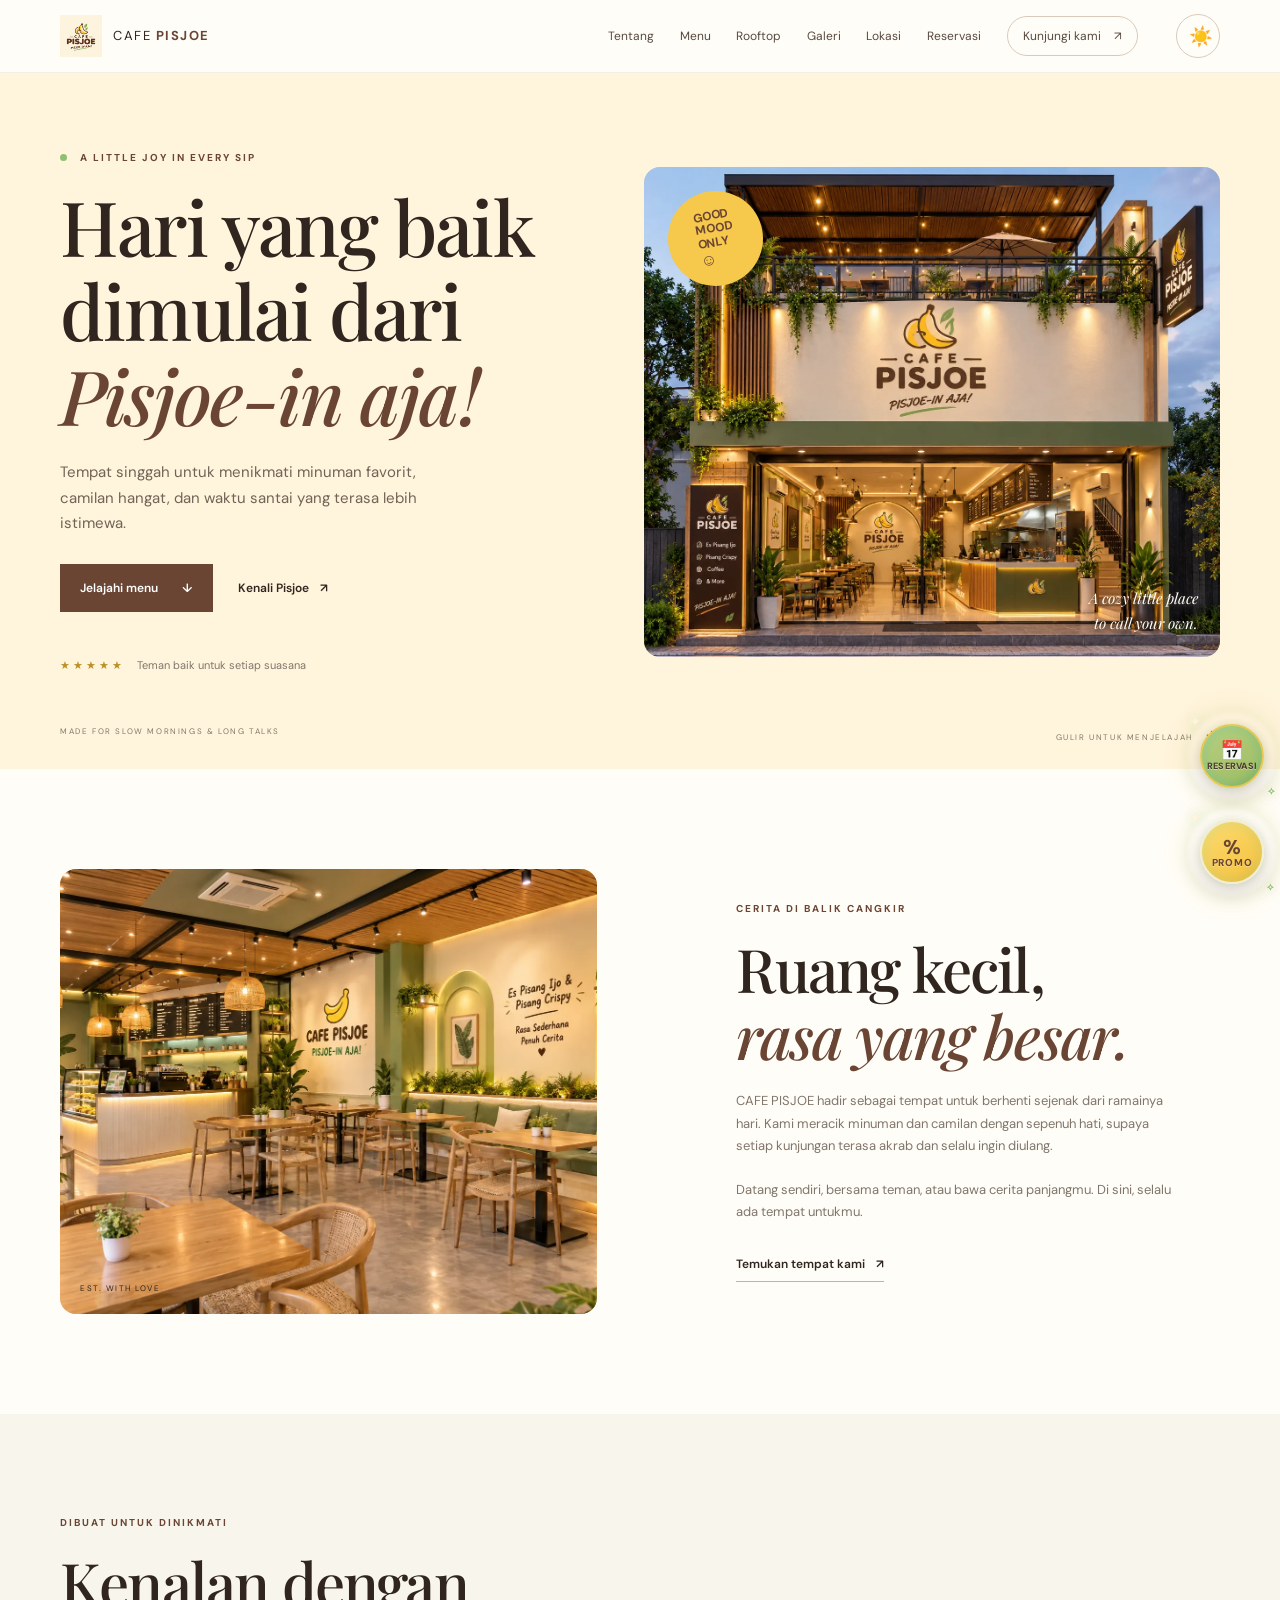
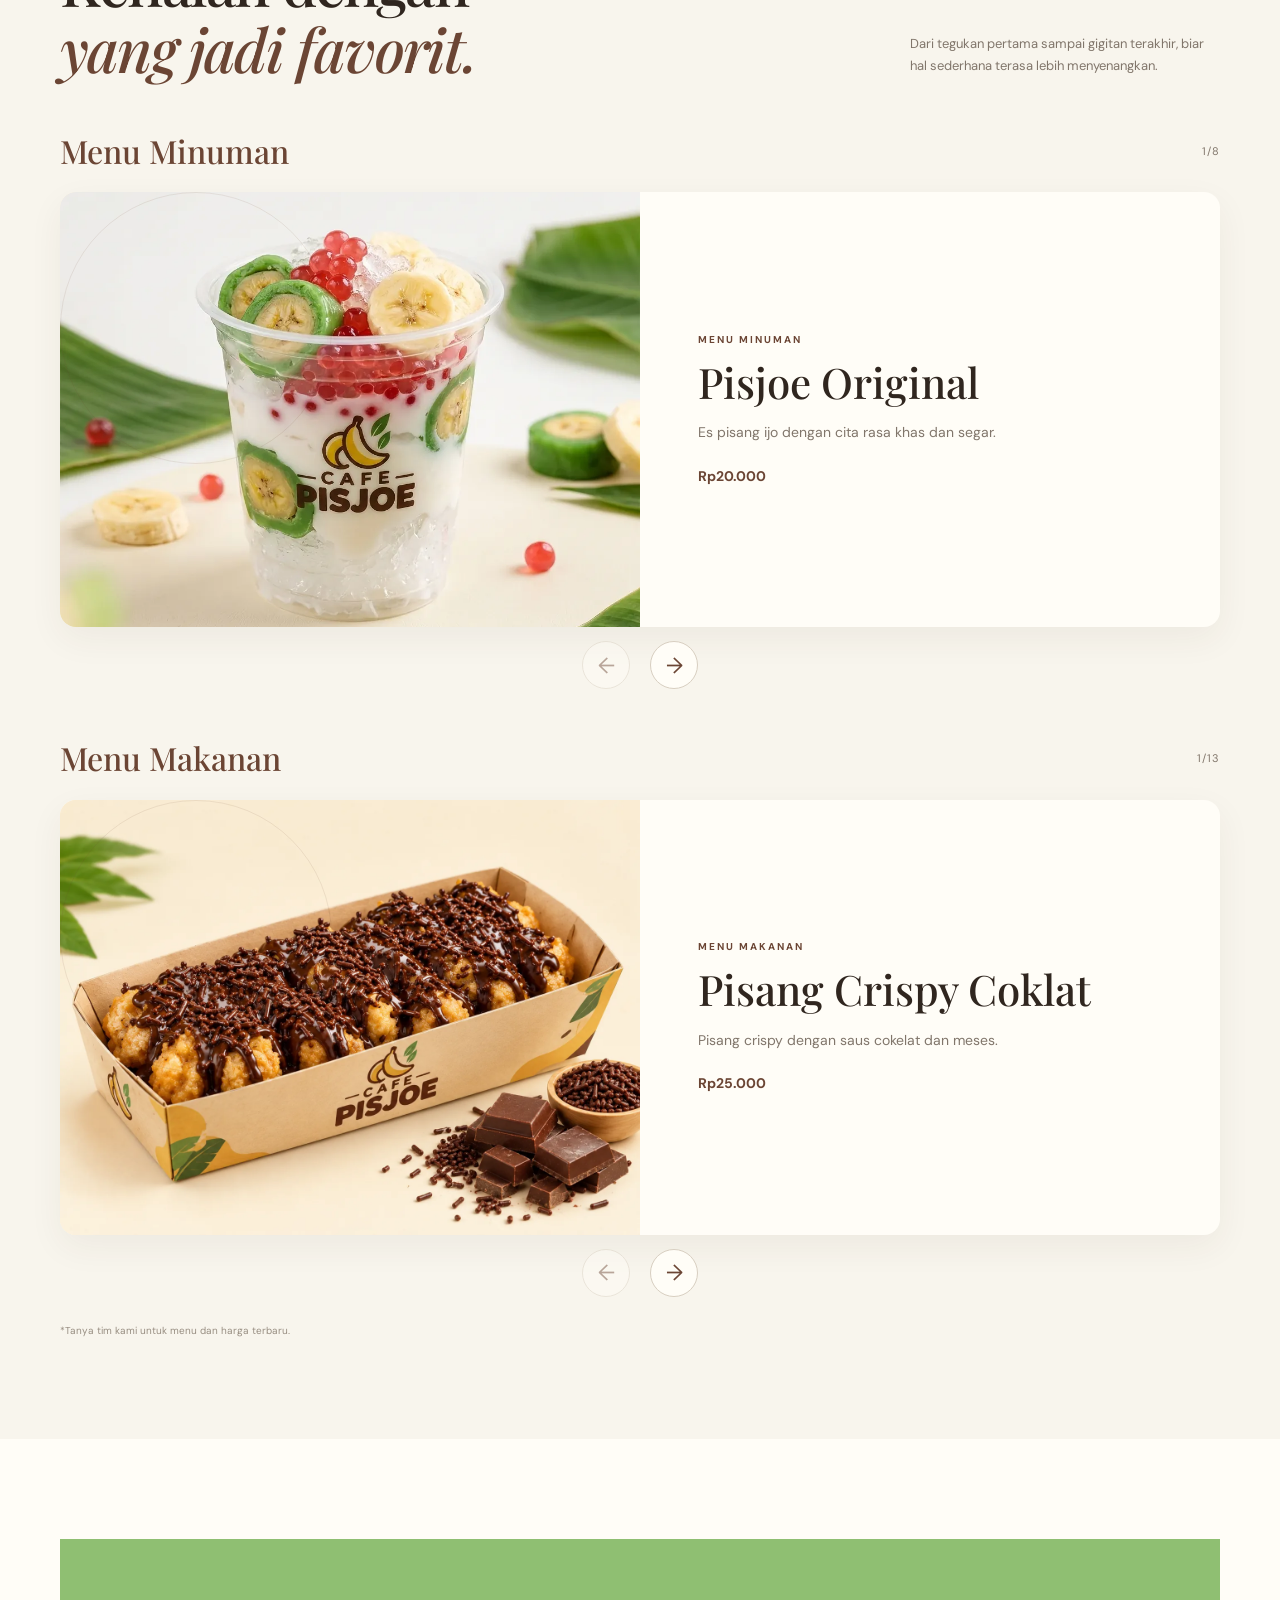
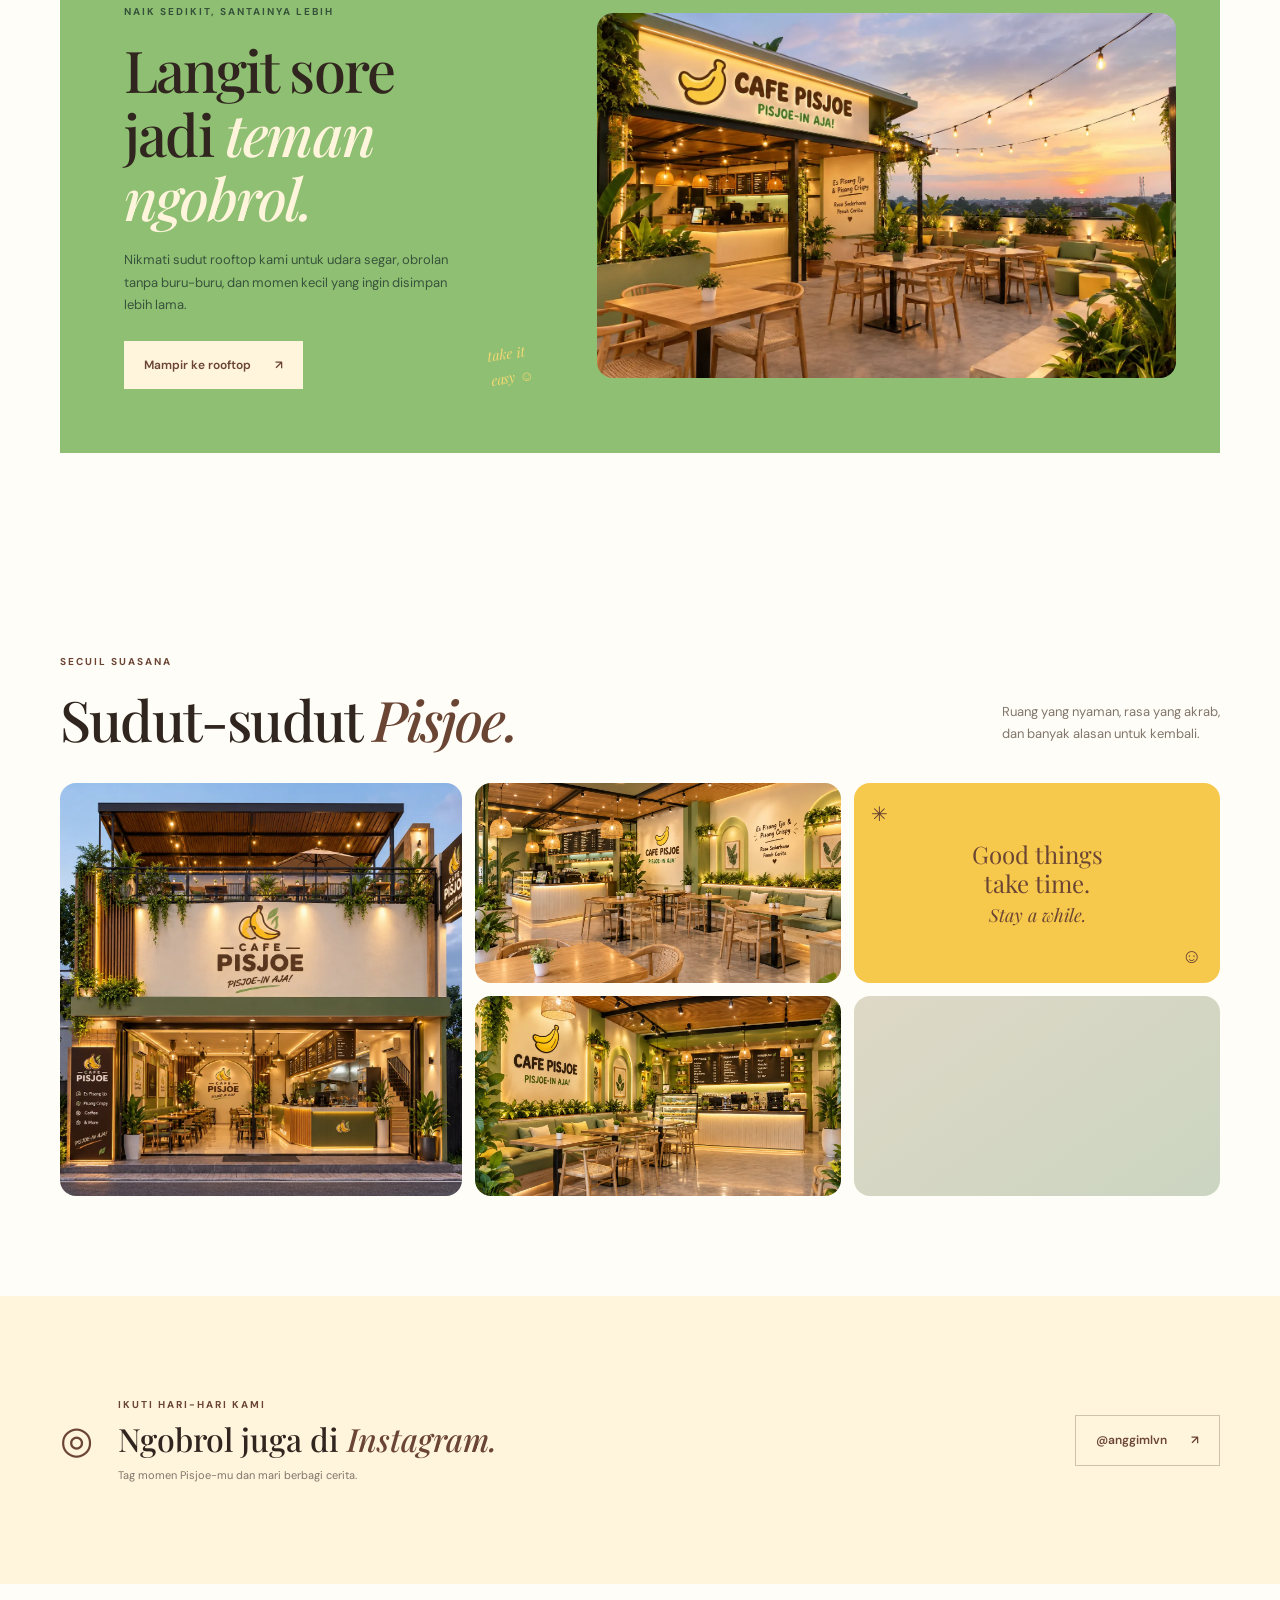
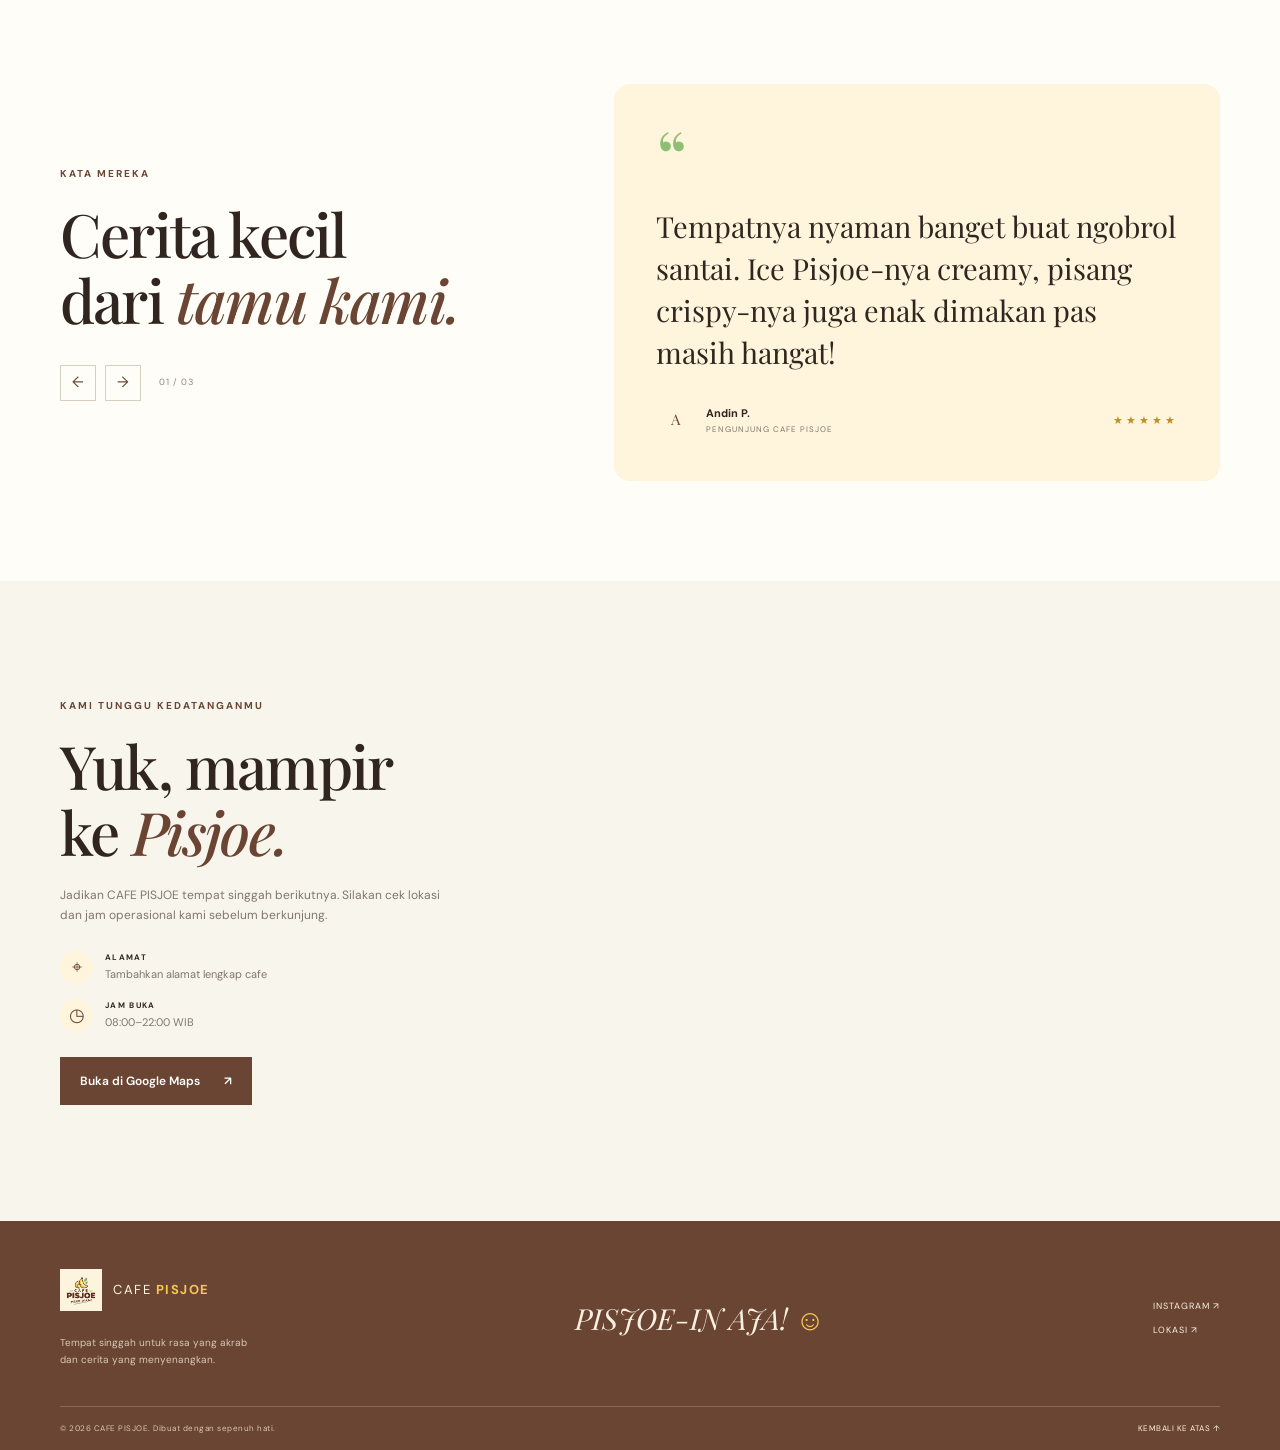
==== commit a8f3e8ba: "Fix WebP image loading and menu placeholders" ====
--- a/index.html
+++ b/index.html
@@ -25,7 +25,7 @@
 <body>
   <header class="site-header" id="beranda">
     <nav class="navbar container" aria-label="Navigasi utama">
-      <a class="brand" href="#beranda" aria-label="CAFE PISJOE, beranda"><img class="brand-logo" src="images/logo.png" alt="Logo CAFE PISJOE"><span>CAFE <strong>PISJOE</strong></span></a>
+      <a class="brand" href="#beranda" aria-label="CAFE PISJOE, beranda"><img class="brand-logo" src="images/logo.webp" alt="Logo CAFE PISJOE"><span>CAFE <strong>PISJOE</strong></span></a>
       <div class="nav-links" id="nav-links">
         <a href="#tentang">Tentang</a><a href="#menu">Menu</a><a href="#rooftop">Rooftop</a><a href="#galeri">Galeri</a><a href="#lokasi">Lokasi</a><a href="reservasi.html">Reservasi</a>
         <a class="nav-cta" href="#lokasi">Kunjungi kami <span aria-hidden="true">↗</span></a>
@@ -41,21 +41,21 @@
     <section class="hero section-pad">
       <div class="hero-grid container">
         <div class="hero-copy"><p class="eyebrow"><span class="dot"></span> A LITTLE JOY IN EVERY SIP</p><h1>Hari yang baik<br>dimulai dari<br><em>Pisjoe-in aja!</em></h1><p class="hero-description">Tempat singgah untuk menikmati minuman favorit, camilan hangat, dan waktu santai yang terasa lebih istimewa.</p><div class="hero-actions"><a class="button button-dark" href="#menu">Jelajahi menu <span>↓</span></a><a class="text-link" href="#tentang">Kenali Pisjoe <span>↗</span></a></div><div class="hero-note"><span class="note-stars">★★★★★</span><span>Teman baik untuk setiap suasana</span></div></div>
-        <div class="hero-visual hero-placeholder" aria-label="Suasana CAFE PISJOE"><img class="section-photo hero-photo" src="images/hero.jpg" alt="Suasana CAFE PISJOE"><div class="hero-sticker">GOOD<br>MOOD<br>ONLY <span>☺</span></div><div class="hero-caption">A cozy little place<br>to call your own.</div></div>
+        <div class="hero-visual hero-placeholder" aria-label="Suasana CAFE PISJOE"><img class="section-photo hero-photo" src="images/hero.webp" alt="Suasana CAFE PISJOE" fetchpriority="high"><div class="hero-sticker">GOOD<br>MOOD<br>ONLY <span>☺</span></div><div class="hero-caption">A cozy little place<br>to call your own.</div></div>
       </div>
       <div class="hero-bottom container"><span>MADE FOR SLOW MORNINGS & LONG TALKS</span><span class="scroll-cue">GULIR UNTUK MENJELAJAH <b>↓</b></span></div>
     </section>
 
-    <section class="about section-pad" id="tentang"><div class="container about-grid"><div class="about-image" aria-label="Interior CAFE PISJOE"><img class="section-photo" src="images/interior-cafe.jpg" alt="Interior CAFE PISJOE"><span class="image-label">EST. WITH LOVE</span></div><div class="about-copy"><p class="eyebrow">CERITA DI BALIK CANGKIR</p><h2>Ruang kecil,<br><em>rasa yang besar.</em></h2><p>CAFE PISJOE hadir sebagai tempat untuk berhenti sejenak dari ramainya hari. Kami meracik minuman dan camilan dengan sepenuh hati, supaya setiap kunjungan terasa akrab dan selalu ingin diulang.</p><p>Datang sendiri, bersama teman, atau bawa cerita panjangmu. Di sini, selalu ada tempat untukmu.</p><a class="text-link" href="#lokasi">Temukan tempat kami <span>↗</span></a></div></div></section>
+    <section class="about section-pad" id="tentang"><div class="container about-grid"><div class="about-image" aria-label="Interior CAFE PISJOE"><img class="section-photo" src="images/interior-cafe.webp" alt="Interior CAFE PISJOE" loading="lazy" decoding="async"><span class="image-label">EST. WITH LOVE</span></div><div class="about-copy"><p class="eyebrow">CERITA DI BALIK CANGKIR</p><h2>Ruang kecil,<br><em>rasa yang besar.</em></h2><p>CAFE PISJOE hadir sebagai tempat untuk berhenti sejenak dari ramainya hari. Kami meracik minuman dan camilan dengan sepenuh hati, supaya setiap kunjungan terasa akrab dan selalu ingin diulang.</p><p>Datang sendiri, bersama teman, atau bawa cerita panjangmu. Di sini, selalu ada tempat untukmu.</p><a class="text-link" href="#lokasi">Temukan tempat kami <span>↗</span></a></div></div></section>
 
     <section class="menu-section section-pad" id="menu"><div class="container"><div class="section-heading"><div><p class="eyebrow">DIBUAT UNTUK DINIKMATI</p><h2>Kenalan dengan<br><em>yang jadi favorit.</em></h2></div><p>Dari tegukan pertama sampai gigitan terakhir, biar hal sederhana terasa lebih menyenangkan.</p></div>
       <div class="menu-slider-section" aria-labelledby="drinks-heading"><div class="menu-slider-heading"><h3 id="drinks-heading">Menu Minuman</h3><span class="menu-position" data-menu-position="drinks" aria-live="polite">1/8</span></div><div class="menu-slider" data-menu-slider="drinks" tabindex="0" role="region" aria-label="Slider menu minuman"><button class="menu-control menu-prev" type="button" aria-label="Menu minuman sebelumnya">←</button><div class="menu-slide" data-menu-slide="drinks" aria-live="polite"></div><button class="menu-control menu-next" type="button" aria-label="Menu minuman berikutnya">→</button></div></div>
       <div class="menu-slider-section" aria-labelledby="foods-heading"><div class="menu-slider-heading"><h3 id="foods-heading">Menu Makanan</h3><span class="menu-position" data-menu-position="foods" aria-live="polite">1/13</span></div><div class="menu-slider" data-menu-slider="foods" tabindex="0" role="region" aria-label="Slider menu makanan"><button class="menu-control menu-prev" type="button" aria-label="Menu makanan sebelumnya">←</button><div class="menu-slide" data-menu-slide="foods" aria-live="polite"></div><button class="menu-control menu-next" type="button" aria-label="Menu makanan berikutnya">→</button></div></div>
       <p class="menu-footnote">*Tanya tim kami untuk menu dan harga terbaru.</p></div></section>
 
-    <section class="rooftop section-pad" id="rooftop"><div class="container rooftop-panel"><div class="rooftop-copy"><p class="eyebrow">NAIK SEDIKIT, SANTAINYA LEBIH</p><h2>Langit sore<br>jadi <em>teman ngobrol.</em></h2><p>Nikmati sudut rooftop kami untuk udara segar, obrolan tanpa buru-buru, dan momen kecil yang ingin disimpan lebih lama.</p><a class="button button-light" href="#lokasi">Mampir ke rooftop <span>↗</span></a><span class="rooftop-scribble">take it<br>easy ☺</span></div><div class="rooftop-image"><img src="images/rooftop.jpg" alt="Suasana rooftop CAFE PISJOE"></div></div></section>
+    <section class="rooftop section-pad" id="rooftop"><div class="container rooftop-panel"><div class="rooftop-copy"><p class="eyebrow">NAIK SEDIKIT, SANTAINYA LEBIH</p><h2>Langit sore<br>jadi <em>teman ngobrol.</em></h2><p>Nikmati sudut rooftop kami untuk udara segar, obrolan tanpa buru-buru, dan momen kecil yang ingin disimpan lebih lama.</p><a class="button button-light" href="#lokasi">Mampir ke rooftop <span>↗</span></a><span class="rooftop-scribble">take it<br>easy ☺</span></div><div class="rooftop-image"><img src="images/rooftop.webp" alt="Suasana rooftop CAFE PISJOE" loading="lazy" decoding="async"></div></div></section>
 
-    <section class="gallery section-pad" id="galeri"><div class="container"><div class="section-heading gallery-heading"><div><p class="eyebrow">SECUIL SUASANA</p><h2>Sudut-sudut <em>Pisjoe.</em></h2></div><p>Ruang yang nyaman, rasa yang akrab,<br>dan banyak alasan untuk kembali.</p></div><div class="gallery-grid"><div class="gallery-tile gallery-tall"><img src="images/fotocafe01.jpg" alt="Sudut kafe 01"></div><div class="gallery-tile"><img src="images/fotocafe02.png" alt="Sudut kafe 02"></div><div class="gallery-tile gallery-accent"><span class="accent-sun">✳</span><p>Good things<br>take time.<br><em>Stay a while.</em></p><span class="accent-smile">☺</span></div><div class="gallery-tile"><img src="images/fotocafe03.png" alt="Sudut kafe 03"></div><div class="gallery-tile"><img src="images/fotocafe04.jpg" alt="Sudut kafe 04"></div></div></div></section>
+    <section class="gallery section-pad" id="galeri"><div class="container"><div class="section-heading gallery-heading"><div><p class="eyebrow">SECUIL SUASANA</p><h2>Sudut-sudut <em>Pisjoe.</em></h2></div><p>Ruang yang nyaman, rasa yang akrab,<br>dan banyak alasan untuk kembali.</p></div><div class="gallery-grid"><div class="gallery-tile gallery-tall"><img src="images/fotocafe01.webp" alt="Sudut kafe 01" loading="lazy" decoding="async"></div><div class="gallery-tile"><img src="images/fotocafe02.webp" alt="Sudut kafe 02" loading="lazy" decoding="async"></div><div class="gallery-tile gallery-accent"><span class="accent-sun">✳</span><p>Good things<br>take time.<br><em>Stay a while.</em></p><span class="accent-smile">☺</span></div><div class="gallery-tile"><img src="images/fotocafe03.webp" alt="Sudut kafe 03" loading="lazy" decoding="async"></div><div class="gallery-tile"><img src="images/fotocafe04.webp" alt="Sudut kafe 04" loading="lazy" decoding="async"></div></div></div></section>
 
     <section class="instagram section-pad"><div class="container instagram-inner"><span class="instagram-icon">◎</span><div><p class="eyebrow">IKUTI HARI-HARI KAMI</p><h2>Ngobrol juga di <em>Instagram.</em></h2><p>Tag momen Pisjoe-mu dan mari berbagi cerita.</p></div><a class="button button-outline" href="https://www.instagram.com/anggimlvn?stkn=bTQ1YjJnZW9vN2g3" target="_blank" rel="noreferrer">@anggimlvn <span>↗</span></a></div></section>
 
@@ -64,7 +64,7 @@
     <section class="location section-pad" id="lokasi"><div class="container location-grid"><div class="location-copy"><p class="eyebrow">KAMI TUNGGU KEDATANGANMU</p><h2>Yuk, mampir<br>ke <em>Pisjoe.</em></h2><p>Jadikan CAFE PISJOE tempat singgah berikutnya. Silakan cek lokasi dan jam operasional kami sebelum berkunjung.</p><div class="location-details"><div><span class="detail-icon">⌖</span><span><strong>ALAMAT</strong><small>Tambahkan alamat lengkap cafe</small></span></div><div><span class="detail-icon">◷</span><span><strong>JAM BUKA</strong><small>08:00–22:00 WIB</small></span></div></div><a class="button button-dark" href="https://maps.app.goo.gl/ME9Ey4bCdCWwig1E9" target="_blank" rel="noreferrer">Buka di Google Maps <span>↗</span></a></div><div class="map-placeholder map-embed"><iframe title="Peta Universitas Insan Pembangunan Indonesia (UNIPI)" src="https://www.google.com/maps/embed?pb=!1m18!1m12!1m3!1d3966.314078564763!2d106.55776637627821!3d-6.2222524609434835!2m3!1f0!2f0!3f0!3m2!1i1024!2i768!4f13.1!3m3!1m2!1s0x2e69fe74eed2a5d1%3A0x10c2f57db3bc5d23!2sUniversitas%20Insan%20Pembangunan%20Indonesia%20(UNIPI)!5e0!3m2!1sid!2sus!4v1793079988743!5m2!1sid!2sus" loading="lazy" allowfullscreen referrerpolicy="no-referrer-when-downgrade"></iframe></div></div></section>
   </main>
 
-  <footer class="footer"><div class="container footer-main"><div><a class="brand footer-brand" href="#beranda"><img class="brand-logo" src="images/logo.png" alt="Logo CAFE PISJOE"><span>CAFE <strong>PISJOE</strong></span></a><p>Tempat singgah untuk rasa yang akrab<br>dan cerita yang menyenangkan.</p></div><div class="footer-tagline">PISJOE-IN AJA! <span>☺</span></div><div class="footer-social"><a href="https://www.instagram.com/anggimlvn?stkn=bTQ1YjJnZW9vN2g3" target="_blank" rel="noreferrer">INSTAGRAM ↗</a><a href="#lokasi">LOKASI ↗</a></div></div><div class="container footer-bottom"><span>© <span id="year">2026</span> CAFE PISJOE. Dibuat dengan sepenuh hati.</span><a href="#beranda">KEMBALI KE ATAS ↑</a></div></footer>
+  <footer class="footer"><div class="container footer-main"><div><a class="brand footer-brand" href="#beranda"><img class="brand-logo" src="images/logo.webp" alt="Logo CAFE PISJOE"><span>CAFE <strong>PISJOE</strong></span></a><p>Tempat singgah untuk rasa yang akrab<br>dan cerita yang menyenangkan.</p></div><div class="footer-tagline">PISJOE-IN AJA! <span>☺</span></div><div class="footer-social"><a href="https://www.instagram.com/anggimlvn?stkn=bTQ1YjJnZW9vN2g3" target="_blank" rel="noreferrer">INSTAGRAM ↗</a><a href="#lokasi">LOKASI ↗</a></div></div><div class="container footer-bottom"><span>© <span id="year">2026</span> CAFE PISJOE. Dibuat dengan sepenuh hati.</span><a href="#beranda">KEMBALI KE ATAS ↑</a></div></footer>
 
   <a class="reservation-float" href="reservasi.html" aria-label="Buka halaman reservasi ICE PISJOE" title="Mau reservasi? 📅">
     <span class="reservation-float-icon" aria-hidden="true">📅</span>
--- a/style.css
+++ b/style.css
@@ -36,6 +36,7 @@
 .menu-slide-image .menu-real-image{position:absolute;inset:0;display:block;width:100%;height:100%;min-height:0;object-fit:contain;background:var(--cream)}
 .menu-slide-image .menu-real-image[hidden]{display:none}
 .menu-photo-placeholder{position:absolute;inset:0;z-index:1;display:flex;flex-direction:column;align-items:center;justify-content:center;gap:8px;padding:18px;text-align:center;color:var(--brown);background:linear-gradient(145deg,var(--cream),#e7efdf)}
+.menu-photo-placeholder[hidden]{display:none}
 .menu-photo-icon{font-size:clamp(38px,7vw,60px);line-height:1}
 .menu-photo-text{font-size:clamp(12px,2vw,15px);font-weight:600;letter-spacing:.2px}
 .menu-slide-copy h4,.menu-slide-copy .menu-description,.menu-price{overflow-wrap:anywhere}
